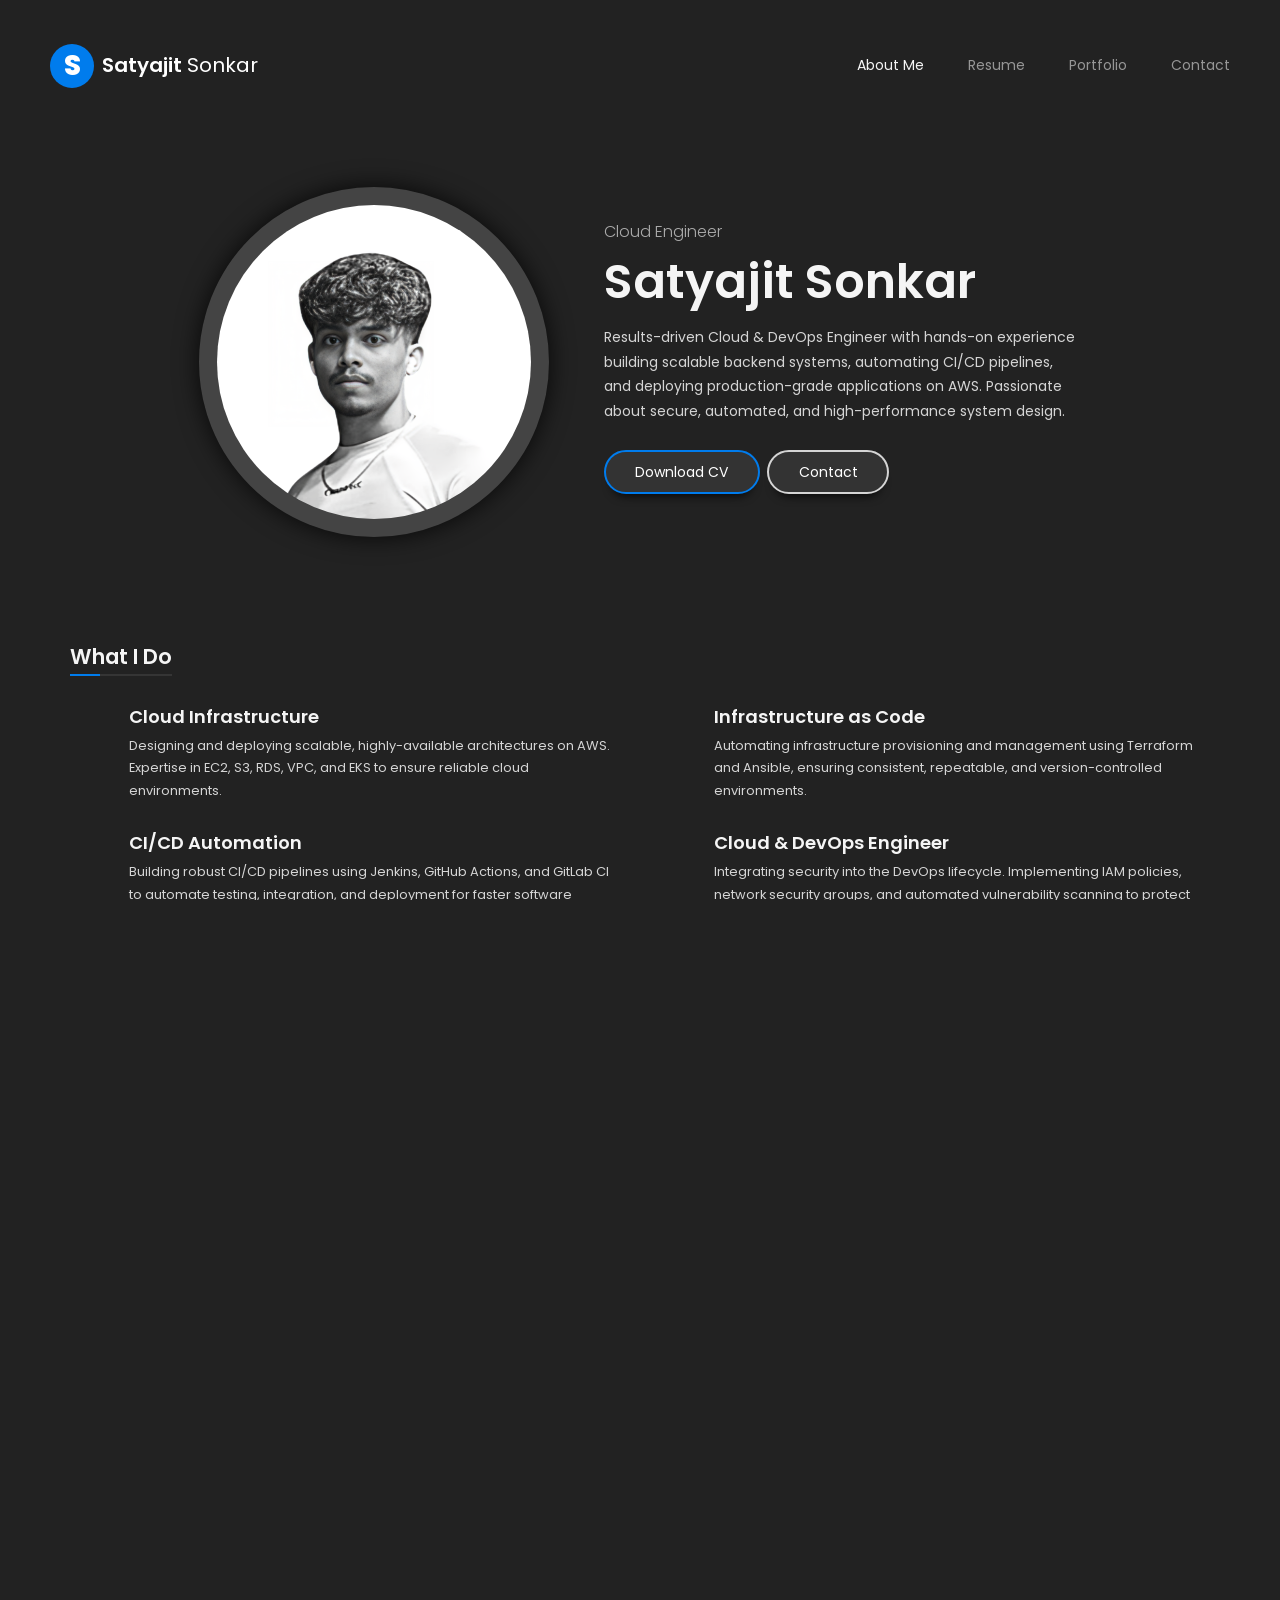
==== index.html @ a0afcd16 "feat: complete portfolio with total dark theme and backend integration" ====
<!DOCTYPE html>
<html lang="en">

<head>
  <meta charset="UTF-8">
  <meta http-equiv="X-UA-Compatible" content="IE=edge">
  <title>Satyajit Sonkar - Portfolio</title>
  <meta name="viewport" content="width=device-width, initial-scale=1.0, maximum-scale=1.0, user-scalable=no">
  <meta name="description" content="Satyajit Sonkar - Cloud & DevOps Engineer Portfolio">
  <meta name="author" content="Satyajit Sonkar">
  <link rel="shortcut icon" href="favicon.ico">

  <link rel="stylesheet" href="./template/css/normalize.css" type="text/css">
  <link rel="stylesheet" href="./template/css/bootstrap.min.css" type="text/css">
  <link rel="stylesheet" href="./template/css/owl.carousel.css" type="text/css">
  <link rel="stylesheet" href="./template/css/magnific-popup.css" type="text/css">
  <link rel="stylesheet" href="./template/css/main.css" type="text/css">

  <script src="./template/js/modernizr.custom.js"></script>
</head>

<body class="page">

  <div class="lm-animated-bg"></div>

  <!-- Loading animation -->
  <div class="preloader" style="display: none;">
    <div class="preloader-animation">
      <div class="preloader-spinner">
      </div>
    </div>
  </div>
  <!-- /Loading animation -->

  <!-- Scroll To Top Button -->
  <div class="lmpixels-scroll-to-top hidden-btn"><i class="lnr lnr-chevron-up"></i></div>
  <!-- /Scroll To Top Button -->

  <div class="page-scroll">
    <div id="page_container" class="page-container bg-move-effect animated transition-fade"
      data-animation="transition-fade">

      <!-- Header -->
      <header id="site_header" class="header">
        <div class="header-content clearfix">

          <!-- Text Logo -->
          <div class="text-logo">
            <a href="index.html">
              <div class="logo-symbol">S</div>
              <div class="logo-text">Satyajit <span>Sonkar</span></div>
            </a>
          </div>
          <!-- /Text Logo -->

          <!-- Navigation -->
          <div class="site-nav mobile-menu-hide">
            <ul class="leven-classic-menu site-main-menu">
              <li class="menu-item current-menu-item">
                <a href="index.html">About Me</a>
              </li>

              <li class="menu-item">
                <a href="resume.html">Resume</a>
              </li>

              <li class="menu-item">
                <a href="portfolio.html">Portfolio</a>
              </li>

              <li class="menu-item">
                <a href="contact.html">Contact</a>
              </li>
            </ul>
          </div>

          <!-- Mobile Menu Toggle -->
          <a class="menu-toggle mobile-visible">
            <i class="fa fa-bars"></i>
          </a>
          <!-- Mobile Menu Toggle -->
        </div>
      </header>
      <!-- /Header -->

      <div id="main" class="site-main">
        <div id="main-content" class="single-page-content">
          <div id="primary" class="content-area">
            <div id="content" class="page-content site-content single-post" role="main">
              <!-- Home Page Top Part -->
              <div class="row">
                <div class=" col-xs-12 col-sm-12">
                  <div class="home-content">
                    <div class="row flex-v-align">

                      <div class="col-sm-12 col-md-5 col-lg-5">
                        <div class="home-photo">
                          <div class="hp-inner"
                            style="background-image: url(&quot;./template/img/profile.png&quot;); background-position: calc(50% - 3.94225px) calc(50% + 2.33145px);">
                          </div>
                        </div>
                      </div>

                      <div class="col-sm-12 col-md-7 col-lg-7">
                        <div class="home-text hp-left">
                          <div class="owl-carousel text-rotation">
                            <div class="item">
                              <h4>Cloud Engineer</h4>
                            </div>
                            <div class="item">
                              <h4>Cloud & DevOps Engineer</h4>
                            </div>
                          </div>

                          <h1>Satyajit Sonkar</h1>
                          <p>Results-driven Cloud & DevOps Engineer with hands-on experience building scalable backend
                            systems, automating CI/CD pipelines, and deploying production-grade applications on AWS.
                            Passionate about secure, automated, and high-performance system design.</p>

                          <div class="home-buttons">
                            <a href="index.html#" target="_blank" class="btn btn-primary">Download CV</a>
                            <a href="contact.html" class="btn btn-secondary">Contact</a>
                          </div>






                        </div>
                      </div>
                    </div>
                  </div>
                </div>
              </div>
              <!-- Home Page Top Part -->

              <!-- Services -->
              <div class="row">
                <div class="col-xs-12 col-sm-12">
                  <div class="p-50"></div>

                  <div class="block-title">
                    <h2>What I Do</h2>
                  </div>
                </div>
              </div>

              <div class="row">
                <div class="col-xs-12 col-sm-6">
                  <div class="info-list-w-icon">
                    <div class="info-block-w-icon">
                      <div class="ci-icon">
                        <i class="fas fa-cloud"></i>
                      </div>

                      <div class="ci-text">
                        <h4>Cloud Infrastructure</h4>
                        <p>Designing and deploying scalable, highly-available architectures on AWS. Expertise in EC2,
                          S3, RDS, VPC, and EKS to ensure reliable cloud environments.</p>
                      </div>
                    </div>

                    <div class="info-block-w-icon">
                      <div class="ci-icon">
                        <i class="fas fa-code-branch"></i>
                      </div>

                      <div class="ci-text">
                        <h4>CI/CD Automation</h4>
                        <p>Building robust CI/CD pipelines using Jenkins, GitHub Actions, and GitLab CI to automate
                          testing, integration, and deployment for faster software delivery.</p>
                      </div>
                    </div>
                  </div>
                </div>

                <div class="col-xs-12 col-sm-6">
                  <div class="info-list-w-icon">

                    <div class="info-block-w-icon">
                      <div class="ci-icon">
                        <i class="fas fa-server"></i>
                      </div>

                      <div class="ci-text">
                        <h4>Infrastructure as Code</h4>
                        <p>Automating infrastructure provisioning and management using Terraform and Ansible, ensuring
                          consistent, repeatable, and version-controlled environments.</p>
                      </div>
                    </div>

                    <div class="info-block-w-icon">
                      <div class="ci-icon">
                        <i class="fas fa-shield-alt"></i>
                      </div>

                      <div class="ci-text">
                        <h4>Cloud & DevOps Engineer</h4>
                        <p>Integrating security into the DevOps lifecycle. Implementing IAM policies, network security
                          groups, and automated vulnerability scanning to protect cloud assets.</p>
                      </div>
                    </div>
                  </div>
                </div>
              </div>
              <!-- /Services -->

              <div class="row">
                <div class="col-xs-12 col-sm-12">
                  <div class="p-20"></div>

                  <!-- Testimonials -->
                  <div class="block-title">
                    <h2>Testimonials</h2>
                  </div>

                  <div id="testimonials_1" class="custom-testimonials owl-carousel" data-mobile-items="1"
                    data-tablet-items="2" data-items="2">

                    <!-- Testimonial 1 -->
                    <div class="testimonial-item">
                      <div class="testimonial-content">
                        <div class="testimonial-picture">
                          <img src="https://i.pravatar.cc/100?img=47" alt="Sarah Jenkins">
                        </div>
                        <div class="testimonial-text">
                          <p>"Satyajit is an exceptional Cloud &amp; DevOps Engineer. His expertise in automating
                            complex CI/CD pipelines and securing AWS environments was a game changer for our
                            delivery speed."</p>
                        </div>
                        <div class="testimonial-author-info">
                          <h5 class="testimonial-author">Sarah Jenkins</h5>
                          <p class="testimonial-firm">VP of Engineering, Global Tech</p>
                        </div>
                        <div class="testimonial-icon"><i class="fa fa-quote-left"></i></div>
                        <div class="testimonial-icon-big"><i class="fa fa-quote-right"></i></div>
                      </div>
                    </div>

                    <!-- Testimonial 2 -->
                    <div class="testimonial-item">
                      <div class="testimonial-content">
                        <div class="testimonial-picture">
                          <img src="https://i.pravatar.cc/100?img=12" alt="Michael Chen">
                        </div>
                        <div class="testimonial-text">
                          <p>"A highly skilled professional who perfectly bridges the gap between development and
                            operations. His security-first approach to infrastructure is top-notch."</p>
                        </div>
                        <div class="testimonial-author-info">
                          <h5 class="testimonial-author">Michael Chen</h5>
                          <p class="testimonial-firm">Senior Cloud Architect</p>
                        </div>
                        <div class="testimonial-icon"><i class="fa fa-quote-left"></i></div>
                        <div class="testimonial-icon-big"><i class="fa fa-quote-right"></i></div>
                      </div>
                    </div>

                    <!-- Testimonial 3 -->
                    <div class="testimonial-item">
                      <div class="testimonial-content">
                        <div class="testimonial-picture">
                          <img src="https://i.pravatar.cc/100?img=33" alt="Priya Sharma">
                        </div>
                        <div class="testimonial-text">
                          <p>"Satyajit's Terraform and Ansible skills helped us achieve fully automated
                            infrastructure provisioning. His attention to security and reliability is outstanding."</p>
                        </div>
                        <div class="testimonial-author-info">
                          <h5 class="testimonial-author">Priya Sharma</h5>
                          <p class="testimonial-firm">DevOps Lead, CloudNative Inc</p>
                        </div>
                        <div class="testimonial-icon"><i class="fa fa-quote-left"></i></div>
                        <div class="testimonial-icon-big"><i class="fa fa-quote-right"></i></div>
                      </div>
                    </div>

                    <!-- Testimonial 4 -->
                    <div class="testimonial-item">
                      <div class="testimonial-content">
                        <div class="testimonial-picture">
                          <img src="https://i.pravatar.cc/100?img=58" alt="Rahul Verma">
                        </div>
                        <div class="testimonial-text">
                          <p>"Working with Satyajit on our Kubernetes migration was a fantastic experience.
                            He delivered a robust, production-ready EKS setup ahead of schedule with zero downtime."</p>
                        </div>
                        <div class="testimonial-author-info">
                          <h5 class="testimonial-author">Rahul Verma</h5>
                          <p class="testimonial-firm">CTO, StartupStack</p>
                        </div>
                        <div class="testimonial-icon"><i class="fa fa-quote-left"></i></div>
                        <div class="testimonial-icon-big"><i class="fa fa-quote-right"></i></div>
                      </div>
                    </div>

                  </div>
                  <!-- /Testimonials -->

                  <script>
                    // Init testimonials carousel: 2 visible, nav arrows + dots + loop
                    (function waitForOwl() {
                      if (typeof jQuery === 'undefined' || typeof jQuery.fn.owlCarousel === 'undefined') {
                        return setTimeout(waitForOwl, 100);
                      }
                      var $tc = jQuery('#testimonials_1');
                      $tc.owlCarousel({
                        nav: false,
                        dots: true,
                        loop: true,
                        margin: 25,
                        items: 2,
                        responsive: {
                          0: { items: 1 },
                          480: { items: 1 },
                          768: { items: 2 },
                          1200: { items: 2 }
                        }
                      });
                    })();
                  </script>
                  <div class="p-40"></div>

                </div>
              </div>

              <!-- Fun Facts -->
              <div class="row">
                <div class="col-xs-12 col-sm-12">
                  <div class="block-title">
                    <h2>Fun Facts</h2>
                  </div>
                </div>
              </div>

              <div class="row">
                <div class="col-xs-12 col-sm-3">
                  <div class="lm-info-block gray-default">
                    <i class="linecons linecons-heart"></i>
                    <h4>Happy Clients</h4>
                    <span class="lm-info-block-value">-</span>
                    <span class="lm-info-block-text"></span>
                  </div>
                </div>

                <div class="col-xs-12 col-sm-3">
                  <div class="lm-info-block gray-default">
                    <i class="linecons linecons-clock"></i>
                    <h4>Working Hours</h4>
                    <span class="lm-info-block-value">-</span>
                    <span class="lm-info-block-text"></span>
                  </div>
                </div>

                <div class="col-xs-12 col-sm-3 ">
                  <div class="lm-info-block gray-default">
                    <i class="linecons linecons-star"></i>
                    <h4>Awards Won</h4>
                    <span class="lm-info-block-value">-</span>
                    <span class="lm-info-block-text"></span>
                  </div>
                </div>

                <div class="col-xs-12 col-sm-3 ">
                  <div class="lm-info-block gray-default">
                    <i class="linecons linecons-cup"></i>
                    <h4>Coffee Consumed</h4>
                    <span class="lm-info-block-value">-</span>
                    <span class="lm-info-block-text"></span>
                  </div>
                </div>
              </div>
              <!-- /Fun Facts -->

              <div class="p-40"></div>

              <!-- Pricing -->
              <div class="row">
                <div class=" col-xs-12 col-sm-12 ">
                  <div class="block-title">
                    <h2>Pricing</h2>
                  </div>
                </div>
                <div class="row">
                  <div class=" col-xs-12 col-sm-12 ">
                    <div class="p-40"></div>
                  </div>

                </div>
              </div>
            </div>
          </div>

          <!-- Footer -->
          <footer class="site-footer clearfix">
            <div class="footer-social">
              <ul class="footer-social-links">
                <li>
                  <a href="https://www.linkedin.com/in/satyajitsonkar" target="_blank">LinkedIn</a>
                </li>

                <li>
                  <a href="https://github.com/satyajitsonkar96-afk" target="_blank">GitHub</a>
                </li>

                <li>
                  <a href="index.html#" target="_blank">Instagram</a>
                </li>
              </ul>
            </div>

            <div class="footer-copyrights">
              <p>2026 All Rights Reserved @Satyajit</p>
            </div>
          </footer>
          <!-- /Footer -->

        </div>
      </div>

      <script src="./template/js/jquery-2.1.3.min.js"></script>
      <script src="./template/js/imagesloaded.pkgd.min.js"></script>
      <script src="./template/js/api.js"></script>
      <script src="./template/js/bootstrap.min.js"></script>
      <script src="./template/js/jquery.shuffle.min.js"></script>
      <script src="./template/js/masonry.pkgd.min.js"></script>
      <script src="./template/js/owl.carousel.min.js"></script>
      <script src="./template/js/jquery.magnific-popup.min.js"></script>

      <script src="./template/js/jquery.googlemap.js"></script>
      <script src="./template/js/validator.js"></script>
      <script src="./template/js/main.js"></script>


      <div id="page-ajax-loaded" class="page-portfolio-loaded animated fadeInLeft" style="display: none">
        <div class="preloader-portfolio">
          <div class="preloader-animation">
            <div class="preloader-spinner"></div>
          </div>
        </div>
      </div>
      <div id="give-freely-root-ejkiikneibegknkgimmihdpcbcedgmpo" class="give-freely-root"
        data-extension-id="ejkiikneibegknkgimmihdpcbcedgmpo" data-extension-name="Volume Booster"
        style="display: block;">
        <template shadowrootmode="open">
          <style>
            :host {
              all: initial;
            }

            .gf-scroll-remove::-webkit-scrollbar {
              border-radius-bottom-right: 15px;
            }

            button {
              cursor: pointer;
              transition: transform 0.1s ease;
            }

            button:active {
              transform: scale(0.98);
            }

            .give-freely-close-button:hover {
              opacity: 0.7;
            }

            input[type="radio"] {
              margin-right: 8px;
            }

            hr {
              border: none;
              border-top: 1px solid #e5e5e5;
              margin: 1em 0;
            }

            @media (max-width: 600px),
            (max-height: 480px) {
              #give-freely-checkout-popup {
                display: none !important;
              }
            }
          </style>
          <div>
            <div class="gf-app"></div>
          </div>
        </template>
      </div><veepn-lock-screen><template shadowrootmode="open">
          <style>
            html {
              box-sizing: border-box;
              text-size-adjust: 100%;
              word-break: normal;
              tab-size: 4
            }

            *,
            :before,
            :after {
              background-repeat: no-repeat;
              box-sizing: border-box
            }

            :before,
            :after {
              text-decoration: inherit;
              vertical-align: inherit
            }

            * {
              padding: 0;
              margin: 0
            }

            hr {
              overflow: visible;
              height: 0;
              color: inherit;
              border: 0;
              border-top: 1px solid
            }

            details,
            main {
              display: block
            }

            summary {
              display: list-item
            }

            small {
              font-size: 80%
            }

            [hidden] {
              display: none !important
            }

            abbr[title] {
              border-bottom: none;
              text-decoration: underline;
              text-decoration: underline dotted
            }

            a {
              background-color: transparent
            }

            a:active,
            a:hover {
              outline-width: 0
            }

            code,
            kbd,
            pre,
            samp {
              font-family: monospace
            }

            pre {
              font-size: 1em
            }

            b,
            strong {
              font-weight: bolder
            }

            sub,
            sup {
              font-size: 75%;
              line-height: 0;
              position: relative;
              vertical-align: baseline
            }

            sub {
              bottom: -.25em
            }

            sup {
              top: -.5em
            }

            table {
              border-color: inherit;
              text-indent: 0
            }

            iframe {
              border-style: none
            }

            input {
              border-radius: 0
            }

            [type=number]::-webkit-inner-spin-button,
            [type=number]::-webkit-outer-spin-button {
              height: auto
            }

            [type=search] {
              appearance: textfield;
              outline-offset: -2px
            }

            [type=search]::-webkit-search-decoration {
              appearance: none
            }

            textarea {
              overflow: auto;
              resize: vertical
            }

            button,
            input,
            optgroup,
            select,
            textarea {
              font: inherit;
              color: inherit
            }

            optgroup {
              font-weight: 700
            }

            button {
              overflow: visible
            }

            button,
            select {
              text-transform: none
            }

            button,
            [type=button],
            [type=reset],
            [type=submit],
            [role=button] {
              cursor: pointer
            }

            button::-moz-focus-inner,
            [type=button]::-moz-focus-inner,
            [type=reset]::-moz-focus-inner,
            [type=submit]::-moz-focus-inner {
              border-style: none;
              padding: 0
            }

            button,
            html [type=button],
            [type=reset],
            [type=submit] {
              appearance: auto
            }

            button,
            input,
            select,
            textarea {
              background-color: transparent;
              border-style: none
            }

            button:-moz-focusring,
            [type=button]::-moz-focus-inner,
            [type=reset]::-moz-focus-inner,
            [type=submit]::-moz-focus-inner {
              outline: 1px dotted ButtonText
            }

            select {
              appearance: none
            }

            a:focus,
            button:focus,
            input:focus,
            select:focus,
            textarea:focus {
              outline-width: 0
            }

            select::-ms-expand {
              display: none
            }

            select::-ms-value {
              color: currentcolor
            }

            legend {
              border: 0;
              color: inherit;
              display: table;
              white-space: normal;
              max-width: 100%
            }

            ::-webkit-file-upload-button {
              appearance: auto;
              color: inherit;
              font: inherit
            }

            [disabled] {
              cursor: default
            }

            img {
              border-style: none
            }

            progress {
              vertical-align: baseline
            }

            [aria-busy=true] {
              cursor: progress
            }

            [aria-controls] {
              cursor: pointer
            }

            [aria-disabled=true] {
              cursor: default
            }

            ul,
            ol {
              list-style-type: none
            }

            figure {
              margin: 0
            }

            @keyframes slide-in {
              0% {
                opacity: 0;
                transform: translateY(16px)
              }

              to {
                opacity: 1;
                transform: translateY(0)
              }
            }

            .gradient-blue {
              background: radial-gradient(106.41% 128.47% at 50.15% 128.47%, #23abff, #3066ff)
            }

            .gradient-green {
              background: radial-gradient(92.26% 118.88% at 50.15% .13%, #00c3c3, #00aab3)
            }

            .gradient-purple {
              background: radial-gradient(165.12% 115.56% at 50.15% .13%, #a15aff, #00a0eb)
            }

            .bg-blue {
              background-color: #f2f5ff
            }

            .bg-purple {
              background-color: #f7f0ff
            }

            .bg-green {
              background-color: #ebffed
            }

            .lock-screen {
              font-family: FigtreeVF, sans-serif;
              letter-spacing: normal;
              position: fixed;
              z-index: 2147483638;
              right: 24px;
              bottom: 24px;
              width: 327px;
              border-radius: 24px;
              overflow: hidden;
              box-shadow: 0 24px 32px #00000014;
              animation: slide-in .3s ease-in-out forwards
            }

            .lock-screen__content {
              position: relative;
              padding: 24px 24px 64px
            }

            .lock-screen__close {
              position: absolute;
              top: 16px;
              right: 16px;
              width: 24px;
              height: 24px;
              display: flex;
              align-items: center;
              justify-content: center;
              opacity: .5
            }

            .lock-screen__label {
              height: 26px;
              width: fit-content;
              border-radius: 50px;
              background-color: #fff3;
              padding-inline: 16px;
              display: flex;
              align-items: center;
              justify-content: center;
              gap: 8px;
              color: #fff;
              font-size: 12px;
              line-height: 18px;
              margin: -8px auto 16px
            }

            .lock-screen__title {
              color: #fff;
              text-align: center;
              font-size: 20px;
              line-height: 28px;
              font-weight: 600;
              margin-bottom: 8px
            }

            .lock-screen__description {
              color: #f5f6f7;
              text-align: center;
              font-size: 14px;
              line-height: 20px
            }

            .lock-screen__description b {
              font-weight: 600
            }

            .lock-screen__card {
              position: relative;
              z-index: 1;
              margin-top: -44px;
              background-color: #fff;
              border-radius: 24px;
              padding: 32px 20px 20px
            }

            .lock-screen__inner {
              margin-bottom: 24px
            }

            .lock-screen__submit {
              display: flex;
              align-items: center;
              justify-content: center;
              gap: 10px;
              font-weight: 700;
              font-size: 16px;
              height: 40px;
              width: 100%;
              border-radius: 12px;
              padding-inline: 16px;
              background-color: #f70;
              color: #fff;
              margin-bottom: 16px
            }

            .lock-screen__skip {
              display: flex;
              align-items: center;
              justify-content: center;
              font-size: 14px;
              line-height: 20px;
              color: #82829c;
              margin-inline: auto
            }

            .price-card {
              border: 1px solid #f2f2fc;
              background: linear-gradient(254.14deg, #fafbff .04%, #f5f8ff 100.04%);
              border-radius: 24px;
              padding: 24px 28px
            }

            .price-card__label {
              color: #4a5764;
              text-align: center;
              font-size: 14px;
              line-height: 20px;
              text-transform: uppercase;
              margin-bottom: 16px
            }

            .price-card__price {
              display: flex;
              justify-content: center;
              align-items: flex-start;
              column-gap: 2px;
              margin-bottom: 12px
            }

            .price-card__currency {
              color: #515478;
              font-size: 18px;
              line-height: 28px
            }

            .price-card__number {
              color: #14142a;
              text-align: center;
              font-size: 64px;
              line-height: 54px
            }

            .price-card__wrap {
              display: flex;
              flex-direction: column
            }

            .price-card__decimal {
              color: #515478;
              font-size: 18px;
              line-height: 28px;
              font-weight: 600
            }

            .price-card__period {
              color: #515478;
              font-size: 14px;
              line-height: 20px;
              margin-top: -6px
            }

            .price-card__discount {
              position: relative;
              display: flex;
              align-items: center;
              justify-content: center;
              margin-bottom: 12px
            }

            .price-card__discount-divider {
              position: absolute;
              z-index: 0;
              top: 50%;
              left: 0;
              width: 100%;
              height: 1px;
              background-color: #dbe2f9;
              transform: translateY(-50%)
            }

            .price-card__discount-icon {
              position: absolute;
              z-index: 1;
              top: 50%;
              left: 50%;
              transform: translate(-50%, -50%)
            }

            .price-card__discount-text {
              position: relative;
              z-index: 2;
              color: #fff;
              font-size: 12px;
              font-weight: 600;
              line-height: 18px
            }

            .price-card__features {
              display: flex;
              align-items: center;
              justify-content: center;
              column-gap: 16px
            }

            .price-card__feature {
              color: #222e3a;
              font-size: 14px;
              line-height: 20px;
              display: flex;
              align-items: center;
              gap: 6px
            }

            .price-card__feature:before {
              content: "";
              display: block;
              width: 4px;
              height: 4px;
              background-color: #20df9e;
              border-radius: 50%;
              flex-shrink: 0
            }

            .features-list {
              display: grid;
              grid-template-columns: repeat(3, 1fr);
              gap: 12px
            }

            .features-list__item {
              display: flex;
              flex-direction: column;
              align-items: center;
              gap: 6px
            }

            .features-list__icon {
              width: 52px;
              height: 52px;
              border-radius: 12px;
              display: flex;
              align-items: center;
              justify-content: center
            }

            .features-list__text {
              color: #293a53;
              text-align: center;
              font-size: 16px;
              line-height: 24px;
              letter-spacing: -.1px
            }
          </style>
        </template>
      </veepn-lock-screen>
      <script>
        document.addEventListener('DOMContentLoaded', function () {
          const localFeedbacks = JSON.parse(localStorage.getItem('local_feedbacks') || '[]');
          const stage = document.querySelector('.testimonials .owl-stage');
          if (!stage) return;

          // Get hardcoded items
          const hardcodedItems = Array.from(stage.querySelectorAll('.owl-item'));
          const finalItems = [];

          // Add local feedbacks (newest first)
</body>

</html>
---- template/css/main.css ----
/*
* Template Name: Leven - Resume / CV / vCard Template
* Author: lmpixels
* Author URL: http://themeforest.net/user/lmpixels
* Version: 1.2.0
*/

/* =============================================================================

1. General styles (Buttons, Inputs, Typography)
2. Page loadig animation
3. Page container
4. Site header (Panel with logo & navigation)
5. Site content
6. Pages
7. Sliders (testimonials & portfolio carousels)
8. Portfolio Full info page
9. Single Page Layout (Blog Post page ...)
10. Pricing
11. Blog
12. 404 Page
13. Media Queries
14. Additional Home Page Styles
15. Updates

============================================================================= */

/* Google fonts */
@import url('https://fonts.googleapis.com/css?family=Poppins:200,200i,300,300i,400,400i,500,500i,600,600i,700,700i');

/* Linear Icons Font */
@import url('./fonts/linear-icons-font/style.css');

/* FontAwesome Free Icons Font */
@import url('./fonts/fontawesome-free-5.12.1-web/css/all.min.css');

@import url('./fonts/linecons/style.css');

/* ============================================================================= 
1. General styles
============================================================================= */

html {
  position: relative;
  height: 100%;
  min-height: 100%;
  width: 100%;
  overflow: hidden;
}

body {
  position: initial;
  font-family: 'Poppins', Helvetica, sans-serif;
  font-size: 14px;
  font-weight: 400;
  margin: 0;
  width: 100%;
  height: 100%;
  min-height: 100%;
  background-color: #222; /* Dark background */
  background-position: center center;
  background-size: calc(100% + 25px);
  background-repeat: repeat;
  background-attachment: fixed;
  overflow-y: auto;
  overflow-x: hidden;
}

/* Body Animated Background */
.lm-animated-bg {
  position: absolute;
  width: auto;
  height: auto;
  top: -18px;
  left: -18px;
  right: -18px;
  bottom: -18px;
  background-color: #222; /* Flat dark background */
  background-image: none;
  z-index: -1;
}
/* /Body Animated Background */

.page-scroll {
  width: 100%;
  height: auto;
  min-height: 100%;
   vertical-align: middle;
  -ms-flex-pack: center;
  justify-content: center;
  flex-direction: column;
  display: -webkit-box;
  display: -moz-box;
  display: -ms-flexbox;
  display: -webkit-flex;
  display: flex;
  -webkit-box-direction: normal;
  -moz-box-direction: normal;
  -webkit-box-orient: horizontal;
  -moz-box-orient: horizontal;
  -webkit-flex-direction: row;
  -ms-flex-direction: row;
  flex-direction: row;
  -webkit-flex-wrap: wrap;
  -ms-flex-wrap: wrap;
  flex-wrap: wrap;
  -webkit-align-content: stretch;
  -ms-flex-line-pack: stretch;
  align-content: stretch;
  -webkit-box-align: center;
  -moz-box-align: center;
  -webkit-align-items: center;
  align-items: center;
  -ms-flex-align: center;
  -webkit-backface-visibility: hidden;
  -moz-backface-visibility: hidden;
  backface-visibility: hidden;
}

.add-prespective {
  -webkit-perspective: 1200px;
  -moz-perspective: 1200px;
  perspective: 1200px;
}

body.ajax-page-visible {
  overflow: hidden;
}

.transition {
  -webkit-transition: all .2s;
  -moz-transition: all .2s;
  -o-transition: all .2s;
  -ms-transition: all .2s;
  transition: all .2s;
}

a {
  color: #007ced;
  text-decoration: none;
  outline: none;
  -webkit-transition: all .3s ease-in-out;
  -moz-transition: all .3s ease-in-out;
  -o-transition: all .3s ease-in-out;
  -ms-transition: all .3s ease-in-out;
  transition: all .3s ease-in-out;
}

a:hover {
  color: #FF9800;
  text-decoration: none;
  outline: none;
}

a:focus {
  outline: 0;
  text-decoration: none;
}

h1, h2, h3, h4, h5, h6 {
  font-family: 'Poppins', Helvetica, sans-serif;
  font-weight: 600;
  font-style: normal;
  color: #f5f5f5;
}

h1 {
  font-size: 32px;
}

h2 {
  font-size: 27px;
}

h3 {
  font-size: 21px;
}

h4 {
  font-size: 18px;
}

h5 {
  font-size: 16px;
}

h6 {
  font-size: 14px;
}

body, p {
  font-family: 'Poppins', Helvetica, sans-serif;
  font-size: 14px;
  font-weight: 400;
  font-style: normal;
  line-height: 1.75em;
  color: #d5d5d5;
}

p {
  font-size: 14px;
  color: #d5d5d5;
  margin: 0 0 10px;
}

p.lead {
  font-size: 18px;
  margin: 25px 0;
}

ol, ul {
    padding: 0 0 0 40px;
    margin: 1em 0;
}

ol ol, ol ul, ul ol, ul ul {
  margin: 1em 0;
}

dd {
    margin: 0 0 24px;
}

img {
  vertical-align: bottom;
  max-width: 100%;
  height: auto;
  border: 0;
  -ms-interpolation-mode: bicubic;
}

.mobile-visible {
  display: none;
  visibility: hidden;
}

.mobile-hidden {
  display: block;
  visibility: visible;
}

/* Form controls */
.form-group {
  position: relative;
  margin: 0 0 21.5px;
}
.form-control,
.form-control:focus {
  height: 42px;
}

.form-control,
.form-control:focus,
.has-error .form-control,
.has-error .form-control:focus,
input[type="search"],
input[type="password"],
input[type="text"] {
  position: relative;
  border: 2px solid #555;
  border-radius: 5px;
  display: block;
  font-size: 1em;
  margin: 0;
  padding: 10px 25px 10px 12px;
  width: 100%;
  min-width: 100%;
  background: 0 0;
  text-align: left;
  color: #eee;
  -webkit-box-shadow: none;
  -moz-box-shadow: none;
  box-shadow: none;
  outline: none;
  font-family: 'Poppins', Helvetica, sans-serif;
}

.form-control,
.form-control:focus,
.has-error .form-control,
.has-error .form-control:focus,
input[type="search"],
input[type="password"],
input[type="text"],
.header-search input.form-control {
  -webkit-transform: translateZ(0);
  -moz-transform: translateZ(0);
  transform: translateZ(0);
}

textarea.form-control, textarea.form-control:focus {
  height: auto;
}

.form-control + .form-control-border {
  content: "";
  position: absolute;
  z-index: -1;
  left: 0;
  right: 100%;
  bottom: 0;
  border-radius: 5px;
  top: 0;
  opacity: 0;
  background: transparent !important;
  border:2px solid #007ced;
  border-right-width: 0;
  height: 100%;
  -webkit-transition: all 0.3s ease-in-out;
  -moz-transition: all 0.3s ease-in-out;
  -o-transition: all 0.3s ease-in-out;
  -ms-transition: all 0.3s ease-in-out;
  transition: all 0.3s ease-in-out;
}

.form-control:focus + .form-control-border {
  left: 0;
  right: 0;
  height:100%;
  z-index: 1;
  opacity: 1;
  border-right-width: 2px;
}

.has-error .form-control + .form-control-border {
  border-color: #ff4c4c;
  background-color: transparent;
}

/* Placeholders */
.form-control::-moz-placeholder {
  color: #adadac;
}

.form-control:-ms-input-placeholder {
  color: #adadac;
}

.form-control::-webkit-input-placeholder {
  color: #adadac;
}
/* /Placeholders */

.form-group .help-block {
  position: absolute;
  display: inline-block;
  padding: 0px 5px;
  font-size: 0.93em;
  line-height: 1.75em;
  margin: -2px 0 0 10px;
  color: #fff;
  background: #ff4e4e;
  z-index: 1;
}

.form-group .help-block:after {
  content: " ";
  position: absolute;
  left: 5px;
  bottom: 100%;
  width: 0;
  height: 0;
  border-bottom: 10px solid #ff4e4e;
  border-right: 10px solid transparent;
}
.form-group .help-block:empty {
  display: none;
}

.form-group-with-icon i {
  position: absolute;
  font-size: 16px;
  top: 13px;
  right: 13px;
  color: #d3d3d3;
}

.form-group-with-icon.form-group-focus i {
  color: #007ced;
}

.form-group.form-group-w-checkbox {
  padding-top: 0;
  padding-bottom: 8px;
  margin-bottom: 17px;
}

.form-group-with-icon.form-group-w-checkbox {
  padding-top: 8px;
  padding-left: 52px;
  margin-bottom: 25px;
}

.form-group .form-control-checkbox + label,
.form-group.form-group-focus .form-control-checkbox + label {
  position: relative;
  display: inline;
  left: 0;
  top: 0;
  font-size: 1em;
  opacity: 1;
}

.form-group .form-control-checkbox,
.form-group.form-group-focus .form-control-checkbox {
  display: inline-block;
  width: auto;
  height: auto;
  top: 2px;
}

.form-group.form-group-w-checkbox .help-block {
  top: 100%;
  left: 0;
  margin-left: 0;
}

.form-group.form-group-with-icon.form-group-w-checkbox .help-block {
  left: 52px;
}
/* /Form controls */

.no-padding {
  padding: 0;
}

.subpage-block {
  margin-bottom: 30px;
}

.text-rotation {
  display: block;
}

.center {
  text-align: center;
}

figure {
  max-width: 100%;
}

.hidden {
  display: none;
  visibility: hidden;
}

pre {
  display: block;
  padding: 9.5px;
  margin: 0 0 10px;
  line-height: 1.42857143;
  color: #333;
  word-break: break-all;
  word-wrap: break-word;
  background-color: #f5f5f5;
  border: 1px solid #ccc;
  border-radius: 4px;
}

/* buttons */
.btn-primary,
.btn-secondary,
button,
input[type="button"],
input[type="submit"],
.wp-block-button .wp-block-button__link {
  display: inline-block;
  position: relative;
  padding: .8em 2.1em;
  margin-bottom: .75em;
  margin-right: .25em;
  font-size: 1em;
  line-height: 1.2;
  border: 0;
  outline: 0;
  border: 2px solid #007ced;
  color: #fff;
  text-shadow: none;
  background-color: #333;
  border-radius: 30px;
  font-family: 'Poppins', Helvetica, sans-serif;
  -webkit-transition: all 0.3s ease-in-out;
  -moz-transition: all 0.3s ease-in-out;
  -o-transition: all 0.3s ease-in-out;
  -ms-transition: all 0.3s ease-in-out;
  transition: all 0.3s ease-in-out;
  box-shadow: 0px 10px 10px -8px rgba(0,0,0,.78);
}

.btn-primary:last-child,
.btn-secondary:last-child,
button:last-child,
input[type="button"]:last-child,
input[type="submit"]:last-child,
.wp-block-button .wp-block-button__link:last-child {
  margin-right: 0;
}

.btn-primary:hover,
.btn-primary:focus,
button:hover,
button:focus,
input[type="button"]:hover,
input[type="button"]:focus,
input[type="submit"]:hover,
input[type="submit"]:focus {
  background-color: #007ced;
  color: #fff;
  border: 2px solid #007ced;
}

.btn-secondary {
  border-color: #d5d5d5;
  color: #fff;
  background-color: #333;
  box-shadow: 0px 10px 10px -8px rgba(0,0,0,.78);
}

.btn-secondary:hover,
.btn-secondary:focus {
  color: #333;
  border-color: #d5d5d5;
  background-color: #d5d5d5;
}

.mfp-container button {
  box-shadow: none;
}
/* / buttons */

.border-top {
  border-top: 2px solid #007ced;
}

.border-bottom {
  border-bottom: 2px solid #007ced;
}

/* Footer */
body > footer {
  position: fixed;
  bottom: 0;
  left: 0;
  right: 0;
}

/* copyrights block */
body > footer .copyrights {
  display: block;
  margin-bottom: 12px;
  text-align: center;
  font-size: 12px;
  color: #9e9e9e;
}
/* / copyrights block */
/* / Footer */

/* Alignment */

.alignleft {
  float: left;
  margin-right: 20px;
}

.alignright {
  float: right;
  margin-left: 20px;
}

.aligncenter {
  display: block;
  margin-left: auto;
  margin-right: auto;
}

.alignfull {
  margin-left: -120px;
  margin-right: -120px;
  min-width: calc(100% + 240px);
}

.alignwide {
  margin-left: -60px;
  margin-right: -60px;
  min-width: calc(100% + 120px);
}

.wp-block-image .alignleft {
  margin-right: 30px;
}

.wp-block-image .alignright {
  margin-left: 30px;
}

blockquote.alignleft,
figure.wp-caption.alignleft,
img.alignleft {
  margin: 7px 24px 7px 0;
}

.wp-caption.alignleft {
  margin: 7px 14px 7px 0;
}

.wp-block-cover,
.wp-block-cover-image {
  margin-bottom: 20px;
}

blockquote.alignright,
figure.wp-caption.alignright,
img.alignright {
  margin: 7px 0 7px 24px;
}

.wp-caption.alignright {
  margin: 7px 0 7px 14px;
}

blockquote.aligncenter,
img.aligncenter,
.wp-caption.aligncenter {
  margin-top: 7px;
  margin-bottom: 7px;
}

.site-content blockquote.alignleft,
.site-content blockquote.alignright {
  border-top: 1px solid rgba(0, 0, 0, 0.1);
  border-bottom: 1px solid rgba(0, 0, 0, 0.1);
  padding-top: 17px;
  width: 50%;
}

.site-content blockquote.alignleft p,
.site-content blockquote.alignright p {
  margin-bottom: 17px;
}
/* Assistive text */

/* table */
table,
th,
td {
  border: 1px solid rgba(0, 0, 0, 0.1);
}

table {
  border-collapse: separate;
  border-spacing: 0;
  border-width: 1px 0 0 1px;
  margin-bottom: 24px;
  width: 100%;
}

caption,
th,
td {
  font-weight: normal;
  text-align: left;
}

th {
  border-width: 0 1px 1px 0;
  font-weight: bold;
  padding: .5em;
}

td {
  border-width: 0 1px 1px 0;
  padding: .5em;
}
/* /table */

/* White Spaces */
.p-10 {
  padding-top: 10px;
}

.p-20 {
  padding-top: 20px;
}

.p-30 {
  padding-top: 30px;
}

.p-40 {
  padding-top: 40px;
}

.p-50 {
  padding-top: 50px;
}

.p-60 {
  padding-top: 60px;
}

.p-70 {
  padding-top: 70px;
}

.p-80 {
  padding-top: 80px;
}

.p-90 {
  padding-top: 90px;
}

.p-100 {
  padding-top: 100px;
}
/* /White Spaces */


/* ============================================================================= 
2. Page loadig animation
============================================================================= */
.no-js .preloader,
.no-js .preloader-portfolio { 
  display: none;
}
.preloader,
.preloader-portfolio {
  position: fixed;
  left: 0px;
  top: 0px;
  width: 100%;
  height: 100%;
  z-index: 9999;
  background-color: #222;
}

.preloader-animation {
  position: absolute;
  top: 50%;
  left: 50%;
  text-align: center;
  background-color: inherit;
  color: inherit;
  opacity: 1;
  transition: opacity 0.3s;
  transform: translate3d(-50%,-50%,0);
}

.preloader-spinner {
  width: 52px;
  height: 52px;
  margin: 100px auto;
  background-color: #007ced;

  border-radius: 100%;  
  -webkit-animation: sk-scaleout 1.0s infinite ease-in-out;
  animation: sk-scaleout 1.0s infinite ease-in-out;
}

@-webkit-keyframes sk-scaleout {
  0% { -webkit-transform: scale(0) }
  100% {
    -webkit-transform: scale(1.1);
    opacity: 0;
  }
}

@keyframes sk-scaleout {
  0% { 
    -webkit-transform: scale(0);
    transform: scale(0);
  } 100% {
    -webkit-transform: scale(1.1);
    transform: scale(1.1);
    opacity: 0;
  }
}


/* ============================================================================= 
3. Page container
============================================================================= */
.page-container {
  display: flex;
  flex-flow: column;
  position: relative;
  -webkit-box-flex: 0;
  -ms-flex: 0 0 100%;
  flex: 0 0 100%;
  max-width: 1240px;
  margin: 3% auto;
  padding: 40px 70px 60px;
  background-color: #222;
  overflow: hidden; /* For rounded corner clipping */
  -webkit-box-shadow: 0px 0px 40px -10px rgba(0,0,0,.2);
  -moz-box-shadow: 0px 0px 40px -10px rgba(0,0,0,.2);
  box-shadow: 0px 0px 40px -10px rgba(0,0,0,.2);
  border-radius: 40px;
  -webkit-backface-visibility: hidden;
  -moz-backface-visibility: hidden;
  backface-visibility: hidden;
}

.transform3d {
  -webkit-transform: translate3d(0,0,0);
  -moz-transform: translate3d(0,0,0);
  transform: translate3d(0,0,0);
}

.flex-v-align {
  vertical-align: middle;
  width: 100%;
  min-height: 100%;
  align-items: center;
  display: flex;
  display: -ms-flexbox;
  -ms-flex-pack: center;
  justify-content: center;
  flex-direction: column;
  height: 100%;
  display: -webkit-box;
  display: -moz-box;
  display: -ms-flexbox;
  display: -webkit-flex;
  display: flex;
  -webkit-box-direction: normal;
  -moz-box-direction: normal;
  -webkit-box-orient: horizontal;
  -moz-box-orient: horizontal;
  -webkit-flex-direction: row;
  -ms-flex-direction: row;
  flex-direction: row;
  -webkit-flex-wrap: wrap;
  -ms-flex-wrap: wrap;
  flex-wrap: wrap;
  -webkit-box-pack: center;
  -moz-box-pack: center;
  -webkit-justify-content: center;
  -ms-flex-pack: center;
  justify-content: center;
  -webkit-align-content: stretch;
  -ms-flex-line-pack: stretch;
  align-content: stretch;
  -webkit-box-align: center;
  -moz-box-align: center;
  -webkit-align-items: center;
  -ms-flex-align: center;
  align-items: center;
  text-align: center;
  margin: 0;
}

.flex-direction-reverse {
  flex-direction: row-reverse;
}

.fw-section-fluid {
  width: calc( 100% + 140px );
  margin: 0 -70px;
  padding: 0 45px;
}

@media only screen and (max-width: 991px) {
  .fw-section-fluid {
    width: calc( 100% + 80px );
    margin: 0 -40px;
    padding: 0 25px;
  }
}

.animated {
  -webkit-animation-duration: 1s;
  animation-duration: 1s;
  -webkit-animation-fill-mode: both;
  animation-fill-mode: both;
}

@keyframes fadeInLeft {
  from {
    opacity: 0;
    -webkit-transform: translate3d(-100%, 0, 0);
    transform: translate3d(-100%, 0, 0);
  }

  to {
    opacity: 1;
    -webkit-transform: none;
    transform: none;
  }
}

.fadeInLeft {
  -webkit-animation-name: fadeInLeft;
  animation-name: fadeInLeft;
}

@-webkit-keyframes fadeOutLeft {
  from {
    opacity: 1;
  }

  to {
    opacity: 0;
    -webkit-transform: translate3d(-100%, 0, 0);
    transform: translate3d(-100%, 0, 0);
  }
}

@keyframes fadeOutLeft {
  from {
    opacity: 1;
  }

  to {
    opacity: 0;
    -webkit-transform: translate3d(-100%, 0, 0);
    transform: translate3d(-100%, 0, 0);
  }
}

.fadeOutLeft {
  -webkit-animation-name: fadeOutLeft;
  animation-name: fadeOutLeft;
}

@-webkit-keyframes flipInLeft {
  from { -webkit-transform: translateZ(-1000px) rotateY(-90deg); opacity: 0.2; }
}
@keyframes flipInLeft {
  from { -webkit-transform: translateZ(-1000px) rotateY(-90deg); transform: translateZ(-1000px) rotateY(-90deg); opacity: 0.2; }
}

.transition-flip-in-right {
  -webkit-transform-origin: 50% 50%;
  transform-origin: 50% 50%;
  -webkit-animation: flipInLeft .5s both ease-out;
  animation: flipInLeft .5s both ease-out;
}

.transition-swap {
  -webkit-animation-name: swap;
  animation-name: swap; }

@-webkit-keyframes swap {
  0% {
    opacity: 0;
    -webkit-transform-origin: 0 100%;
    transform-origin: 0 100%;
    -webkit-transform: scale(0, 0) translate(0px, 0px);
    transform: scale(0, 0) translate(0px, 0px); }
  100% {
    opacity: 1;
    -webkit-transform-origin: 100% 100%;
    transform-origin: 100% 100%;
    -webkit-transform: scale(1, 1) translate(0px, 0px);
    transform: scale(1, 1) translate(0px, 0px);
  }
}

@keyframes swap {
  0% {
    opacity: 0;
    -webkit-transform-origin: 0 100%;
    transform-origin: 0 100%;
    -webkit-transform: scale(0, 0) translate(0px, 0px);
    transform: scale(0, 0) translate(0px, 0px); }
  100% {
    opacity: 1;
    -webkit-transform-origin: 100% 100%;
    transform-origin: 100% 100%;
    -webkit-transform: scale(1, 1) translate(0px, 0px);
    transform: scale(1, 1) translate(0px, 0px);
  }
}


.transition-vanish-in {
  -webkit-animation-name: vanishIn;
          animation-name: vanishIn; }

@-webkit-keyframes vanishIn {
  0% {
    opacity: 0;
    -webkit-transform-origin: 50% 50%;
            transform-origin: 50% 50%;
    -webkit-transform: scale(2, 2);
            transform: scale(2, 2);
    -webkit-filter: blur(90px);
            filter: blur(90px); }
  100% {
    opacity: 1;
    -webkit-transform-origin: 50% 50%;
            transform-origin: 50% 50%;
    -webkit-transform: scale(1, 1);
            transform: scale(1, 1);
    -webkit-filter: blur(0px);
            filter: blur(0px);
  }
}

@keyframes vanishIn {
  0% {
    opacity: 0;
    -webkit-transform-origin: 50% 50%;
            transform-origin: 50% 50%;
    -webkit-transform: scale(2, 2);
            transform: scale(2, 2);
    -webkit-filter: blur(90px);
            filter: blur(90px); }
  100% {
    opacity: 1;
    -webkit-transform-origin: 50% 50%;
            transform-origin: 50% 50%;
    -webkit-transform: scale(1, 1);
            transform: scale(1, 1);
    -webkit-filter: blur(0px);
            filter: blur(0px);
  }
}


.transition-puff-in {
  -webkit-animation-name: puffIn;
          animation-name: puffIn;
}

@-webkit-keyframes puffIn {
  0% {
    opacity: 0;
    -webkit-transform-origin: 50% 50%;
            transform-origin: 50% 50%;
    -webkit-transform: scale(2, 2);
            transform: scale(2, 2);
    -webkit-filter: blur(2px);
            filter: blur(2px);
  }
  100% {
    opacity: 1;
    -webkit-transform-origin: 50% 50%;
            transform-origin: 50% 50%;
    -webkit-transform: scale(1, 1);
            transform: scale(1, 1);
    -webkit-filter: blur(0px);
            filter: blur(0px);
  }
}

@keyframes puffIn {
  0% {
    opacity: 0;
    -webkit-transform-origin: 50% 50%;
            transform-origin: 50% 50%;
    -webkit-transform: scale(2, 2);
            transform: scale(2, 2);
    -webkit-filter: blur(2px);
            filter: blur(2px); }
  100% {
    opacity: 1;
    -webkit-transform-origin: 50% 50%;
            transform-origin: 50% 50%;
    -webkit-transform: scale(1, 1);
            transform: scale(1, 1);
    -webkit-filter: blur(0px);
            filter: blur(0px);
  }
}

.transition-space-in-right {
  -webkit-animation-name: spaceInRight;
  animation-name: spaceInRight;
}

@-webkit-keyframes spaceInRight {
  0% {
    opacity: 0;
    -webkit-transform-origin: 100% 50%;
    transform-origin: 100% 50%;
    -webkit-transform: scale(0.2) translate(200%, 0%);
    transform: scale(0.2) translate(200%, 0%);
  }
  100% {
    opacity: 1;
    -webkit-transform-origin: 100% 50%;
    transform-origin: 100% 50%;
    -webkit-transform: scale(1) translate(0%, 0%);
    transform: scale(1) translate(0%, 0%);
  }
}

@keyframes spaceInRight {
  0% {
    opacity: 0;
    -webkit-transform-origin: 100% 50%;
    transform-origin: 100% 50%;
    -webkit-transform: scale(0.2) translate(200%, 0%);
    transform: scale(0.2) translate(200%, 0%);
  }
  100% {
    opacity: 1;
    -webkit-transform-origin: 100% 50%;
    transform-origin: 100% 50%;
    -webkit-transform: scale(1) translate(0%, 0%);
    transform: scale(1) translate(0%, 0%);
  }
}

.transition-twister-in-up {
  -webkit-animation-name: twisterInUp;
  animation-name: twisterInUp;
}

@-webkit-keyframes twisterInUp {
  0% {
    opacity: 0;
    -webkit-transform-origin: 100% 0;
    transform-origin: 100% 0;
    -webkit-transform: scale(0, 0) rotate(360deg) translateY(100%);
    transform: scale(0, 0) rotate(360deg) translateY(100%);
  }
  30% {
    -webkit-transform-origin: 100% 0;
    transform-origin: 100% 0;
    -webkit-transform: scale(0, 0) rotate(360deg) translateY(100%);
    transform: scale(0, 0) rotate(360deg) translateY(100%);
  }
  100% {
    opacity: 1;
    -webkit-transform-origin: 0 0;
    transform-origin: 0 0;
    -webkit-transform: scale(1, 1) rotate(0deg) translateY(0);
    transform: scale(1, 1) rotate(0deg) translateY(0);
  }
}

@keyframes twisterInUp {
  0% {
    opacity: 0;
    -webkit-transform-origin: 100% 0;
    transform-origin: 100% 0;
    -webkit-transform: scale(0, 0) rotate(360deg) translateY(100%);
    transform: scale(0, 0) rotate(360deg) translateY(100%);
  }
  30% {
    -webkit-transform-origin: 100% 0;
    transform-origin: 100% 0;
    -webkit-transform: scale(0, 0) rotate(360deg) translateY(100%);
    transform: scale(0, 0) rotate(360deg) translateY(100%);
  }
  100% {
    opacity: 1;
    -webkit-transform-origin: 0 0;
    transform-origin: 0 0;
    -webkit-transform: scale(1, 1) rotate(0deg) translateY(0);
    transform: scale(1, 1) rotate(0deg) translateY(0);
  }
}


/* ============================================================================= 
4. Site header (Panel with logo & navigation)
============================================================================= */
.header {
  display: block;
  width: 100%;
  padding-bottom: 40px;
  position: relative;
}

@media only screen and (min-width: 991px) {
  .header {
    width: calc(100% + 40px);
    margin-left: -20px;
  }
}

.header.fixed {
  position: fixed;
  left: 0;
  top: 0;
  background-color: #fff;
  right: 0;
  margin: 0 auto;
  max-width: 1240px;
  padding: 20px 50px;
}

.text-logo {
  float: left;
}

.text-logo a {
  display: block;
  outline: 0;
}

.text-logo a:focus {
  outline: 0;
}

.logo-symbol {
  float: left;
  width: 44px;
  height: 44px;
  line-height: 44px;
  background-color: #007ced;
  border-radius: 100px;
  text-align: center;
  color: #fff;
  font-size: 28px;
  font-weight: 800;
  margin-right: 8px;
  margin-top: 4px;
}

.logo-text {
  float: left;
  line-height: 50px;
  font-size: 20px;
  color: #fff;
  font-weight: 600;
}

.logo-text span {
  font-weight: 400;
}

.header-image {
  float: left;
  margin-right: 10px;
}

.site-nav {
  float: right;
}

.site-main-menu {
  position: relative;
  list-style: none;
  margin: 0;
  padding: 0;
  z-index: 99;
}

.site-main-menu li {
  display: inline-block;
  position: relative;
  color: #333;
  text-decoration: none;
  margin-right: 40px;
}

.site-main-menu li:last-child {
  margin-right: 0;
}

.site-main-menu li a {
  color: #f5f5f5;
  text-decoration: none;
  line-height: 50px;
  font-size: 14px;
  opacity: .55;
}

.site-main-menu li.current-menu-item > a,
.site-main-menu li.current-menu-parent > a,
.site-main-menu li:hover > a {
  opacity: 1;
}

@media only screen and (min-width: 992px) {
    .site-main-menu li:hover > .sub-menu {
      visibility: visible;
      opacity: 1;
      top: 100%;
    }

    .site-main-menu .sub-menu {
      display: block;
      position: absolute;
      background-color: #333;
      left: -23px;
      top: 100px;
      width: auto;
      max-width: none;
      margin: 0;
      padding: 20px 23px;
      border-radius: 8px;
      -webkit-box-shadow: 0px 0px 20px 0px rgba(0,0,0,.1);
      -moz-box-shadow: 0px 0px 20px 0px rgba(0,0,0,.1);
      box-shadow: 0px 0px 20px 0px rgba(0,0,0,.1);
      opacity: 0;
      visibility: hidden;
      -moz-transition: all 0.25s ease-in-out;
      -webkit-transition: all 0.25s ease-in-out;
      transition: all 0.25s ease-in-out;
    }

    .site-main-menu li:last-child > .sub-menu {
      left: auto;
      right: 0;
    }

    .sub-menu li {
      display: block;
      margin: 0 0 12px;
      padding: 0;
    }

    .sub-menu li:last-child {
      margin-bottom: 0;
    }

    .sub-menu li a {
      display: block;
      opacity: .5;
      line-height: 1.6em;
      width: max-content;
    }

    .sub-menu li.current-menu-item a,
    .sub-menu li a:hover {
      opacity: 1;
    }

    .site-main-menu .menu-item-has-children > a:after {
      content: "\f107";
      display: inline-block;
      font-family: "Font Awesome 5 Free";
      font-style: normal;
      font-weight: 700;
      text-rendering: auto;
      -moz-osx-font-smoothing: grayscale;
      -webkit-font-smoothing: antialiased;
      margin-left: 5px;
      opacity: .3;
      background-color: transparent;
    }
}

/* ============================================================================= 
5. Site content
============================================================================= */
.page-title {
  display: block;
  position: relative;
  background-color: #252525;
  border-top: 2px solid #333;
  border-bottom: 2px solid #333;
  padding: 65px 70px;
  margin-right: -70px;
  margin-left: -70px;
  margin-bottom: 65px;
  text-align: left;
}

.list-view .page-title {
  margin-bottom: 35px;
}

.page-title h1 {
  font-size: 44px;
  font-weight: 600;
  margin: 0;
}

.page-title .page-subtitle {
  display: inline-block;
  position: absolute;
  top: 0;
  right: 70px;
}

.page-title .page-subtitle h4 {
  color: #aaa;
  font-weight: 400;
  font-size: 14px;
  margin: 1.33em 0;
}

.page-layout {
  position: relative;
  min-height: 100%;
  height: 100%;
}
/* Page header */
.page-header {
  margin-top: 0;
}
/* /Page Header */

.content-page-with-sidebar .page-content {
  width: 100%;
}

.blog-sidebar {
  position: fixed;
  display: block;
  width: 310px;
  right: -310px;
  background-color: #fcfcfc;
  padding: 0;
  top: 0;
  height: 100%;
  float: none;
  z-index: 101;
  opacity: 1;
  visibility: visible;
  -webkit-box-shadow: none;
  -moz-box-shadow: none;
  box-shadow: none;
  -webkit-transition: all 0.66s ease-in-out;
  -moz-transition: all 0.66s ease-in-out;
  -o-transition: all 0.66s ease-in-out;
  -ms-transition: all 0.66s ease-in-out;
  transition: all 0.66s ease-in-out;
}

.hidden-sidebar {
  opacity: 0;
  visibility: hidden;
}

.blog-sidebar .blog-sidebar-content {
  overflow: auto;
  height: 100%;
  padding: 15px;
  opacity: 0;
  visibility: hidden;
  -webkit-transition: all 0.66s ease-in-out;
  -moz-transition: all 0.66s ease-in-out;
  -o-transition: all 0.66s ease-in-out;
  -ms-transition: all 0.66s ease-in-out;
  transition: all 0.66s ease-in-out;
}

.blog-sidebar.open .blog-sidebar-content {
  opacity: 1;
  visibility: visible;
}

.blog-sidebar.open {
  right: 0;
  -webkit-box-shadow: 0 0px 20px 5px rgba(0,0,0,0.08);
  -moz-box-shadow: 0 0px 20px 5px rgba(0,0,0,0.08);
  box-shadow: 0 0px 20px 5px rgba(0,0,0,0.08);
}

.sidebar-toggle {
  position: absolute;
  display: block;
  width: 48px;
  height: 48px;
  line-height: 46px;
  text-align: center;
  background-color: #fcfcfc;
  left: -48px;
  font-size: 19px;
  top: 83px;
  border: 2px solid #eee;
  border-right-width: 0;
  border-top-left-radius: 10px;
  border-bottom-left-radius: 10px;
}

.sidebar-toggle {
  -webkit-transform: rotate(0deg);
  -moz-transform: rotate(0deg);
  -o-transform: rotate(0deg);
  transform: rotate(0deg);
  -webkit-transition: .5s ease-in-out;
  -moz-transition: .5s ease-in-out;
  -o-transition: .5s ease-in-out;
  transition: .5s ease-in-out;
  cursor: pointer;
}

.sidebar-toggle span {
  display: block;
  position: absolute;
  height: 3px;
  width: 40%;
  background: #666;
  border-radius: 5px;
  opacity: 1;
  left: 17px;
  -webkit-transform: rotate(0deg);
  -moz-transform: rotate(0deg);
  -o-transform: rotate(0deg);
  transform: rotate(0deg);
  -webkit-transition: .25s ease-in-out;
  -moz-transition: .25s ease-in-out;
  -o-transition: .25s ease-in-out;
  transition: .25s ease-in-out;
}

.sidebar-toggle span:before {
  content: '';
  width: 3px;
  height: 3px;
  background-color: #666;
  position: absolute;
  left: -4px;
  border-radius: 5px;
}

.sidebar-toggle.open span:before {
  left: -2px;
}

.sidebar-toggle span:nth-child(1) {
  top: 14px;
  -webkit-transform-origin: left center;
  -moz-transform-origin: left center;
  -o-transform-origin: left center;
  transform-origin: left center;
}

.sidebar-toggle span:nth-child(2) {
  top: 20px;
  -webkit-transform-origin: left center;
  -moz-transform-origin: left center;
  -o-transform-origin: left center;
  transform-origin: left center;
}

.sidebar-toggle span:nth-child(3) {
  top: 26px;
  -webkit-transform-origin: left center;
  -moz-transform-origin: left center;
  -o-transform-origin: left center;
  transform-origin: left center;
}

.sidebar-toggle.open span:nth-child(1) {
  -webkit-transform: rotate(45deg);
  -moz-transform: rotate(45deg);
  -o-transform: rotate(45deg);
  transform: rotate(45deg);
  top: 15px;
}

.sidebar-toggle.open span:nth-child(2) {
  width: 0%;
  opacity: 0;
}

.sidebar-toggle.open span:nth-child(3) {
  -webkit-transform: rotate(-45deg);
  -moz-transform: rotate(-45deg);
  -o-transform: rotate(-45deg);
  transform: rotate(-45deg);
  top: 26px;
}

.list-view .paging-navigation {
  margin-left: 30px;
  margin-right: 30px;
  padding-left: 0;
  padding-right: 0;
}


/* custom-pages */
.block-title h2,
h3.comment-reply-title {
  display: inline-block;
  position: relative;
  font-size: 21px;
  margin: 0 0 30px;
  z-index: 1;
  padding-bottom: 7px;
}

.block-title h2:after,
h3.comment-reply-title:after {
  display: block;
  position: absolute;
  content: '';
  width: 30px;
  background-color: #007ced;
  height: 2px;
  bottom: 0;
}

.block-title h2:before,
h3.comment-reply-title:before {
  display: block;
  position: absolute;
  content: '';
  width: 100%;
  background-color: #353535;
  height: 2px;
  bottom: 0;
}

.block-title h3 span {
  color: #007ced;
}

.custom-page-content .block {
  margin-bottom: 30px;
}

.custom-page-content .page-content {
  background-color: #fff;
}

.lmpixels-scroll-to-top {
  position: fixed;
  bottom: 10px;
  right: 15px;
  z-index: 100;
  display: inline-block;
  padding: 0;
  background-color: #333;
  height: 50px;
  width: 50px;
  text-align: center;
  line-height: 50px;
  font-size: 24px;
  cursor: pointer;
  border: 1px solid #222;
  color: #aaa;
  opacity: 1;
  border-radius: 8px;
  visibility: visible;
  -webkit-transition: all 0.2s ease-in-out;
  -moz-transition: all 0.2s ease-in-out;
  -o-transition: all 0.2s ease-in-out;
  -ms-transition: all 0.2s ease-in-out;
  transition: all 0.2s ease-in-out;
  -webkit-box-shadow: 0 0 12px 0 rgba(0,0,0,.12);
  -moz-box-shadow: 0 0 12px 0 rgba(0,0,0,.12);
  box-shadow: 0 0 12px 0 rgba(0,0,0,.12);
}

.lmpixels-scroll-to-top:hover {
  color: #0099e5;
}

.lmpixels-scroll-to-top.hidden-btn {
  opacity: 0;
  visibility: hidden;
}


/* ============================================================================= 
6. Home Page Top Part
============================================================================= */
/* =======================================
6.1. Home Page Top Part 1
======================================= */
.home-content {
    margin: 5% 10%;
}

.home-text {
    text-align: left;
    padding-right: 10px;
}

.home-text.hp-left {
    padding-left: 25px;
    padding-right: 0;
}

.home-text h1 {
    font-size: 48px;
    line-height: 56px;
    margin-top: 0;
    margin-bottom: 20px;
}

.home-text h4 {
    font-size: 16px;
    color: #aaa;
    font-weight: 300;
    margin-bottom: 10px;
}

.home-photo {
    display: block;
    position: relative;
    width: 100%;
    padding-bottom: calc(100% - 36px);
    border-radius: 1000px;
    overflow: hidden;
    background-color: #444;
    border: 18px solid #444;
    -webkit-box-shadow: 0px 0px 25px 0px rgba(0,0,0,.8);
    -moz-box-shadow: 0px 0px 25px 0px rgba(0,0,0,.8);
    box-shadow: 0px 0px 25px 0px rgba(0,0,0,.8);
}

.home-photo .hp-inner {
    background-position: center;
    background-repeat: no-repeat;
    background-size: cover;
    height: auto;
    display: block;
    position: absolute;
    top: -18px;
    bottom: -18px;
    width: auto;
    left: -18px;
    right: -18px;
}

.home-buttons {
    margin-top: 27px;
}

@media only screen and (max-width: 1100px) {
    .home-content {
        margin: 5% 0;
    }
}

@media only screen and (max-width: 767px) {
    .home-photo {
        width: 60%;
        padding-bottom: calc(60% - 36px);
        margin: 30px auto;
    }

    .home-text {
        padding-right: 0;
    }

    .home-text.hp-left {
        padding-left: 0;
    }

    .home-text h1,
    .home-text h4 {
        text-align: center;
    }

    .home-buttons {
        text-align: center;
    }
}

@media only screen and (max-width: 648px) {
    .home-photo,
    .home-photo.hp-left {
        width: 70%;
        padding-bottom: calc(70% - 36px);
    }
}

@media only screen and (max-width: 500px) {
    .home-photo,
    .home-photo.hp-left {
        width: 90%;
        padding-bottom: calc(90% - 36px);
    }

    .home-text h1 {
        font-size: 36px;
        line-height: 42px;
    }

    .home-text h4 {
        font-size: 14px;
    }
}



/* ============================================================================= 
6. Pages
============================================================================= */
/* =======================================
6.1. Home
======================================= */
.info-list {
  display: inline-block;
  margin: 0;
  padding: 0;
  list-style: none;
}

.info-list li {
  margin: 6px 0;
  text-align: left;
}

.info-list li .title {
  display: inline-block;
  font-weight: 600;
  margin-right: 15px;
  font-family: Poppins, Helvetica, sans-serif;
}

.info-list li .title:after {
    content: '';
    display: block;
    width: 100%;
    height: 2px;
    background-color: #007ced;
}

.info-list li .value {
  display: inline-block;
}

/* Social links */
.social-links-block {
  margin: 25px 0 5px;
}

ul.social-links {
  display: block;
  list-style: none;
  margin: 0;
  padding: 0;
  text-align: left;
}

ul.social-links li {
  display: inline-block;
  margin: 0;
  padding: 0;
}

ul.social-links li a {
  display: inline-block;
  margin: 0 1px 5px;
  width: 34px;
  height: 34px;
  line-height: 34px;
  color: #9e9e9e;
  background-color: transparent;
  border: 1px solid #e0e0e0;
  text-align: center;
  vertical-align: middle;
}

ul.social-links li a:hover {
  color: #212121;
}

ul.social-links li a i {
  font-size: 16px;
  line-height: 32px;
}

ul.social-links li a img {
  vertical-align: text-bottom;
  line-height: 100%;
}

ul.social-links li:last-child a {
  margin-right: 0;
}
/* /Social links */

.single-page-content.start-page-template .content-area {
  position: initial;
}

@media all and (-ms-high-contrast: none), (-ms-high-contrast: active) {
  .start-page .section-inner.vcentered .mask {
    height: 100vh;
  }
}



/* =======================================
6.2. Resume subpage
======================================= */
/* Info List 2 */
.info-block-w-icon {
  position: relative;
  text-align: left;
  width: 100%;
  display: table;
  margin: 0;
  padding: 0 10px 30px 0;
}

.info-block-w-icon .ci-icon {
  position: relative;
  display: table-cell;
  padding: 0 10px 5px 0;
  width: 44px;
}

.info-block-w-icon .ci-text {
  position: relative;
  display: table-cell;
  padding: 0 0 0 15px;
  vertical-align: middle;
}

.info-block-w-icon .ci-text h4 {
  margin: 7px 0;
}

.info-block-w-icon .ci-text p {
  font-size: .92em;
}

.info-block-w-icon .ci-text p:last-child {
  margin-bottom: 0;
}

.info-block-w-icon i {
  position: relative;
  display: table-cell;
  font-size: 33px;
  color: #007ced;
}

.info-block-w-icon img {
  position: relative;
  max-width: 54px;
}
/* /Info List 2 */

/* Timeline */
.timeline-item {
  position: relative;
  padding: 25px 0 20px 40px;
}

.timeline-item:before {
  content: '';
  position: absolute;
  display: block;
  height: 100%;
  background-color: #333;
  width: 1px;
  left: 15px;
  bottom: 5px;
}

.timeline-item:after {
  content: '';
  position: absolute;
  display: block;
  height: 1px;
  background-color: #333;
  width: calc(100% - 15px);
  left: 15px;
  bottom: 3px;
}

.timeline-item:first-child {
  padding-top: 3px;
}

.timeline-item:last-child:after {
  display: none;
}

.timeline-item:last-child {
  margin-bottom: 30px;
}

.timeline-item h5.item-period {
  display: inline-block;
  position: relative;
  font-size: 12px;
  font-weight: 500;
  margin: 0 0 5px -40px;
  color: #d5d5d5;
  background-color: #222;
  padding: 0 10px;
  line-height: 23px;
  border: 2px solid #007ced;
  border-radius: 30px;
}

.timeline-item .item-company {
  display: inline-block;
  font-size: 12px;
  color: #aaa;
  opacity: 0.7;
  margin-left: 5px;
}

.timeline-item .item-title {
  font-size: 16px;
  margin: 10px 0 7px;
}

.timeline-item p {
  font-size: .92em;
}
/* /Timeline */

/* Certificates */
.certificate-item {
  position: relative;
  display: table;
  table-layout: fixed;
  width: 100%;
  border: 2px solid #444;
  border-radius: 8px;
  margin-bottom: 20px;
  -webkit-transition: all 2s ease-in-out;
  -moz-transition: all .2s ease-in-out;
  -o-transition: all .2s ease-in-out;
  -ms-transition: all .2s ease-in-out;
  transition: all .2s ease-in-out;
}

.certificate-item:hover {
  -webkit-transform: translateY(-5px);
  -ms-transform: translateY(-5px);
  -o-transform: translateY(-5px);
  transform: translateY(-5px);
  -webkit-box-shadow: 0 12px 17px rgba(0, 0, 0, 0.12);
  -moz-box-shadow: 0 12px 17px rgba(0, 0, 0, 0.12);
  -o-box-shadow: 0 12px 17px rgba(0, 0, 0, 0.12);
  box-shadow: 0 12px 17px rgba(0, 0, 0, 0.12);
}

.certi-logo {
  display: table-cell;
  width: 120px;
  height: 100%;
  background-color: #444;
  padding: 25px;
  vertical-align: middle;
  border-top-left-radius: 6px;
  border-bottom-left-radius: 6px;
}

.certi-logo img {
  display: block;
  max-width: 100%;
}

.certi-content {
  display: table-cell;
  width: 100%;
  padding: 20px 25px;
  vertical-align: middle;
}

.certi-title h4 {
  font-size: 16px;
  margin: 0 0 5px;
}

.certi-id {
  font-size: .9em;
  color: #777;
}

.certi-date {
  font-size: 0.7em;
  color: #777;
  opacity: .7;
}
/* /Certificates */

/* Skills First Style */
.skills-info.skills-first-style {
  margin-bottom: 30px;
}

.skills-info.skills-first-style h4 { 
  font-size: 13px;
  line-height: 1.1em;
  position: relative; 
  float: left;
  margin: 0 0 4px;
}

.skills-first-style .skill-container {
  position: relative;
  background-color: transparent;
  border: 2px solid #444;
  -moz-border-radius: 8px;
  -webkit-border-radius: 8px;
  border-radius: 8px;
  -webkit-box-sizing: border-box;
  -moz-box-sizing: border-box;
  box-sizing: border-box;
  height: 12px;
  margin-bottom: 15px;
  width: 100%;
}

.skills-first-style .skill-value {
    font-size: 11px;
    line-height: 1.1em;
    position: relative;
    float: right;
    margin: 0 0 4px;
    color: #888;
}

.skills-first-style .skill-percentage {
  background-color: #007ced;
  border: 2px solid #222;
  -moz-border-radius: 9px;
  -webkit-border-radius: 9px;
  border-radius: 9px;
  height: 8px;
  padding: 0;
}


/* =======================================
6.3. Services
======================================= */
/* Services */
.service-block {
  text-align: center;
  padding: 0;
  margin-bottom: 30px;
}

.service-block img {
  max-width: 100px;
  max-height: 74px;
  margin: 0 0 18px;
}

.service-icon {
  display: block;
  font-size: 48px;
  line-height: 80px;
  color: #fff;
  background-color: #007ced;
  width: 80px;
  height: 80px;
  border-radius: 100px;
  margin: 5px auto 0;
  -webkit-transition: all 0.3s ease-in-out;
  -moz-transition: all 0.3s ease-in-out;
  -o-transition: all 0.3s ease-in-out;
  -ms-transition: all 0.3s ease-in-out;
  transition: all 0.3s ease-in-out;
}

.service-icon:hover {
  -webkit-transform: translateY(-7px);
  -ms-transform: translateY(-7px);
  -o-transform: translateY(-7px);
  transform: translateY(-7px);
  -webkit-box-shadow: 0 7px 12px rgba(0, 0, 0, 0.15);
  -moz-box-shadow: 0 7px 12px rgba(0, 0, 0, 0.15);
  -o-box-shadow: 0 7px 12px rgba(0, 0, 0, 0.15);
  box-shadow: 0 7px 12px rgba(0, 0, 0, 0.15);
}
/* /Services */

/* Testimonials */
/* Testimonials Slider */
.testimonial-item {
  padding: 30px;
  margin-bottom: 10px;
}

.testimonial-content {
  position: relative;
  padding: 30px 20px 20px 60px;
  background-color: #282828;
  border-radius: 8px;
  border: 2px solid #444;
  -webkit-transition: all .25s ease-in-out;
  -moz-transition: all .25s ease-in-out;
  -o-transition: all .25s ease-in-out;
  -ms-transition: all .25s ease-in-out;
  transition: all .25s ease-in-out;
}

.testimonial-picture {
  position: absolute;
  display: block;
  top: -30px;
  left: -30px;
  width: 80px;
  height: 80px;
}

.testimonial-picture img {
  display: inline-block;
  border-radius: 80px;
  border-color: #444;
}

.testimonial-text p {
  font-style: italic;
}

.testimonial-author-info {
  margin-top: 15px;
}

.testimonial-author {
  margin: 0 0 2px;
  font-size: 0.9em;
  color: #e5e5e5;
}

.testimonial-firm {
  margin: 0;
  font-size: 0.8em;
  color: #bbb;
}

.testimonial-icon {
  display: block;
  line-height: 20px;
  font-size: 20px;
  position: absolute;
  left: 20px;
  bottom: 46px;
  color: #454545;
}

.testimonial-icon-big {
  display: block;
  line-height: 44px;
  font-size: 44px;
  position: absolute;
  right: -24px;
  bottom: -24px;
  color: #353535;
  z-index: -1;
}
/* /Testimonials Slider */

/* /Testimonials */

/* Clients */
.client-block {
  text-align: center;
  padding: 5px 0;
  margin-bottom: 30px;
  opacity: 0.7;
  -webkit-transition: all 0.2s ease-in-out;
  -moz-transition: all 0.2s ease-in-out;
  -o-transition: all 0.2s ease-in-out;
  -ms-transition: all 0.2s ease-in-out;
  transition: all 0.2s ease-in-out;
}

.client-block:hover {
  opacity: 1;
}

.client-block img {
  max-width: 80px;
  margin: 0 auto;
}
/* /Clients */

/* Clients Slider */
.clients.owl-carousel .client-block {
  padding: 10px 15px 15px;
  margin-bottom: 15px;
}

.clients.owl-carousel .owl-item img {
  display: block;
  width: 100%;
  max-width: 100px;
}
.clients.owl-carousel .owl-dots,
.custom-testimonials.owl-carousel .owl-dots,
.testimonials.owl-carousel .owl-dots {
    position: relative;
    width: 100%;
    text-align: center;
    margin-top: 30px;
    display: block !important;
}

.clients.owl-carousel .owl-dot,
.custom-testimonials.owl-carousel .owl-dot,
.testimonials.owl-carousel .owl-dot {
    display: inline-block;
    margin: 5px 2px;
    cursor: pointer;
    outline: none !important;
}

.clients.owl-carousel .owl-dot span,
.custom-testimonials.owl-carousel .owl-dot span,
.testimonials.owl-carousel .owl-dot span {
    display: block;
    height: 4px;
    background-color: #444;
    border-radius: 2px;
    margin: 3px;
    width: 12px;
    -webkit-transition: all .3s ease-in-out;
    transition: all .3s ease-in-out;
}

.clients.owl-carousel .owl-dot.active span,
.clients.owl-carousel .owl-dot:hover span,
.custom-testimonials.owl-carousel .owl-dot.active span,
.custom-testimonials.owl-carousel .owl-dot:hover span,
.testimonials.owl-carousel .owl-dot.active span,
.testimonials.owl-carousel .owl-dot:hover span {
    background-color: #007ced;
}

.clients.owl-carousel .owl-dot.active span,
.custom-testimonials.owl-carousel .owl-dot.active span,
.testimonials.owl-carousel .owl-dot.active span {
    width: 24px;
}
/* /Clients Slider */

/* Info Block */
.lm-info-block {
  position: relative;
  text-align: center;
  width: 100%;
  display: block;
  margin: 0 0 15px;
  background-color: #333;
  padding: 25px 10px 15px;
  border: 2px solid #444;
  border-radius: 10px;
  -webkit-box-shadow: none;
  -moz-box-shadow: none;
  box-shadow: none;
  overflow: hidden;
  -webkit-transition: all 0.2s ease-in-out;
  -moz-transition: all 0.2s ease-in-out;
  -o-transition: all 0.2s ease-in-out;
  -ms-transition: all 0.2s ease-in-out;
  transition: all 0.2s ease-in-out;
}

.lm-info-block:hover {
  -webkit-transform: translateY(-5px);
  -ms-transform: translateY(-5px);
  -o-transform: translateY(-5px);
  transform: translateY(-5px);
  -webkit-box-shadow: 0 12px 17px rgba(0, 0, 0, 0.12);
  -moz-box-shadow: 0 12px 17px rgba(0, 0, 0, 0.12);
  -o-box-shadow: 0 12px 17px rgba(0, 0, 0, 0.12);
  box-shadow: 0 12px 17px rgba(0, 0, 0, 0.12);
}

.lm-info-block.gray-bg {
  background-color: #fcfcfc;
}

.lm-info-block h4 {
  font-size: 16px;
  margin: 15px;
}

.lm-info-block i {
  position: relative;
  font-size: 33px;
  color: #007ced;
  margin-bottom: 6px;
  width: 33px;
  height: 33px;
}

.lm-info-block .lm-info-block {
  font-size: 24px;
  font-weight: 400;
  display: block;
  margin: 10px 0;
  color: #007ced;
}

.lm-info-block-value {
  color: #d5d5d5;
  font-size: 48px;
  line-height: 52px;
  display: block;
  margin: 15px 0 10px;
}

.lm-info-block-text {
  display: block;
}
/* /Info Block */






/* =======================================
6.4. Portfolio
======================================= */
.portfolio-filters {
  list-style: none;
  padding: 0;
  margin: 0 0 2em;
  text-align: right;
}
.portfolio-filters li {
  display: inline-block;
}

.portfolio-filters li a,
.portfolio-filters li a:hover,
.portfolio-filters li a:not([href]) {
  color: #f5f5f5;
  font-size: 12px;
  line-height: 1.5;
  padding: 3px 14px;
  text-decoration: none;
  opacity: .5;
  cursor: pointer;
}

.portfolio-filters li.active a,
.portfolio-filters li.active a:hover,
.portfolio-filters li a:hover {
  opacity: 1;
}

.pf-load-more {
    margin-top: 40px;
}

.portfolio-grid {
  margin-left: -8px;
  margin-right: -8px;
}

.portfolio-grid figure {
  width: 33.33333%;
  float: left;
  position: relative;
  overflow: hidden;
  margin: 8px;
  border-radius: 12px;
}

.portfolio-grid img {
  position: relative;
  display: block;
  width: 100%;
}

.portfolio-grid.one-column figure {
  width: 100%;
}

.portfolio-grid.two-columns figure {
  width: calc(50% - 16px);
}

.portfolio-grid.three-columns figure {
  width: calc(33.33333% - 16px);
}

.portfolio-grid.four-columns figure {
  width: calc(25% - 16px);
}

.portfolio-grid.five-columns figure {
  width: calc(20% - 16px);
}

.portfolio-grid img {
  position: relative;
  display: block;
  width: 100%;
}

.portfolio-grid figure a,
.portfolio-rid figure img {
  display: block;
  position: relative;
}

.portfolio-grid figure img {
  -webkit-transition: all 0.3s ease-in-out;
  -moz-transition: all 0.3s ease-in-out;
  -o-transition: all 0.3s ease-in-out;
  -ms-transition: all 0.3s ease-in-out;
  transition: all 0.3s ease-in-out;
}

.portfolio-grid figure:hover img {
  transform: scale(1.2);
}

.portfolio-grid figure a {
  position: absolute;
  top: 0;
  bottom: 0;
  right: 0;
  left: 0;
  z-index: 3;
}

.portfolio-item-img {
  position: relative;
  overflow: hidden;
  -webkit-backface-visibility: hidden;
  -moz-backface-visibility: hidden;
  -webkit-transform: translate3d(0, 0, 0);
  -moz-transform: translate3d(0, 0, 0);
  border-radius: 8px;
}

.portfolio-grid figure .portfolio-item-img:after {
  content: '';
  position: absolute;
  background-color: rgba(0,0,0,.06);
  top: 0;
  right: 0;
  bottom: 0;
  left: 0;
  opacity: 0;
  -webkit-transition: all 0.3s ease-in-out;
  -moz-transition: all 0.3s ease-in-out;
  -o-transition: all 0.3s ease-in-out;
  -ms-transition: all 0.3s ease-in-out;
  transition: all 0.3s ease-in-out;
}

.portfolio-grid figure:hover .portfolio-item-img:after {
  opacity: 1;
}

.portfolio-item-desc {
  margin-top: 12px;
}

.portfolio-item-desc h4 {
  margin-bottom: 0;
}

.portfolio-item-desc small {
  color: #888;
}

.portfolio-grid figure i {
  display: inline-block;
  position: absolute;
  bottom: 20px;
  right: 20px;
  font-size: 16px;
  width: 30px;
  height: 30px;
  background-color: #222;
  color: #007ced;
  text-align: center;
  line-height: 30px;
  border-radius: 5px;
  opacity: 0;
  -webkit-transition: all 0.3s ease-in-out;
  -moz-transition: all 0.3s ease-in-out;
  -o-transition: all 0.3s ease-in-out;
  -ms-transition: all 0.3s ease-in-out;
  transition: all 0.3s ease-in-out;
}

.portfolio-grid.five-columns figure i {
  bottom: 10px;
  right: 10px;
}

.portfolio-grid figure .name {
  display: inline-block;
  padding: 4px 10px;
  margin: 0;
  background-color: #222;
  color: #f5f5f5;
  font-size: 14px;
  line-height: 1.2;
  top: 20px;
  left: 20px;
  max-width: calc(100% - 67px);
  border-radius: 5px;
  position: absolute;
}

.portfolio-grid.five-columns figure .name {
  font-size: 13px;
  top: 10px;
  left: 10px;
}

.portfolio-grid figure .category {
  display: inline-block;
  padding: 3px 7px;
  background-color: #222;
  color: #f5f5f5;
  font-size: 11px;
  line-height: 1.2em;
  bottom: 20px;
  left: 20px;
  position: absolute;
  border-radius: 5px;
  opacity: 0;
  -webkit-transition: all 0.3s ease-in-out;
  -moz-transition: all 0.3s ease-in-out;
  -o-transition: all 0.3s ease-in-out;
  -ms-transition: all 0.3s ease-in-out;
  transition: all 0.3s ease-in-out;
}

.portfolio-grid.five-columns figure .category {
  bottom: 10px;
  left: 10px;
}


.portfolio-grid figure:hover i,
.portfolio-grid figure:hover .category {
  opacity: 1;
}

.load-more-btn-container {
  text-align: center;
}


/* =======================================
6.5. Blog
======================================= */
/* Blog */
.blog-masonry {
  margin: 0 -1em .5em;
}

.blog-masonry.one-column .item {
  width: 100%;
  padding: 0 1em 2em;
}

.blog-masonry.two-columns .item {
  width: 50%;
  float: left;
  padding: 0 1em 2em;
}

.blog-masonry.three-columns .item {
  width: 33.333333%;
  float: left;
  padding: 0 1em 2em;
}

.blog-card {
  display: block;
  position: relative;
  padding: 0;
}

.blog-card .post-image {
  width: 100%;
  margin: 0;
}

.blog-card .media-block {
  overflow: hidden;
  border-bottom: 0;
  border-radius: 10px;
  -webkit-backface-visibility: hidden;
  -moz-backface-visibility: hidden;
  -webkit-transform: translate3d(0, 0, 0);
  -moz-transform: translate3d(0, 0, 0);
}

.blog-card .media-block img {
  -webkit-transition: all .3s ease-in-out;
  -moz-transition: all .3s ease-in-out;
  -o-transition: all .3s ease-in-out;
  -ms-transition: all .3s ease-in-out;
  transition: all .3s ease-in-out;
}

.blog-card .media-block:hover img {
  transform: scale(1.1);
}

.blog-card .post-without-f-image {
  padding-bottom: 46.875%;
  width: 100%;
  background-color: #f5f5f5;
}

.blog-card .post-info {
  padding: 10px 0 15px;
}

.blog-card .blog-item-title {
  margin: 5px 0 0 0;
}

.blog-card .post-meta {
  padding: 1em;
  margin: 0;
}

.blog-card .category {
  position: absolute;
  top: 12px;
  left: 12px;
  z-index: 3;
}

.blog-card .category a {
  position: relative;
  background: #222;
  border-radius: 3px;
  padding: 3px 7px;
  line-height: 1.2em;
  font-size: 11px;
  color: #f5f5f5;
}

.blog-card .post-date {
  display: inline-block;
  color: #aaa;
  font-size: 11px;
  line-height: 1.1em;
  font-weight: 400;
}

.blog-card .media-block {
  position: relative;
}

.sticky-badge {
  position: absolute;
  background-color: #fff;
  right: 10px;
  top: 10px;
  font-size: 12px;
  padding: 0;
  width: 18px;
  height: 18px;
  text-align: center;
  line-height: 18px;
  color: #888;
  z-index: 3;
  border-radius: 3px;
}

.blog-card .media-block a .mask {
  position: absolute;
  background: #4f565e;
  background: rgba(0,0,0,.12);
  display: inline-block;
  font-family: 'Linearicons-Free';
  font-style: normal;
  font-weight: normal;
  font-variant: normal;
  text-transform: none;
  line-height: 1;
  -webkit-font-smoothing: antialiased;
  -moz-osx-font-smoothing: grayscale;
  width: 100%;
  left: 0;
  bottom: 0;
  top: 0;
  opacity: 0;
  visibility: hidden;
  -webkit-transition: all 0.2s ease-in-out;
  -moz-transition: all 0.2s ease-in-out;
  -o-transition: all 0.2s ease-in-out;
  -ms-transition: all 0.2s ease-in-out;
  transition: all 0.2s ease-in-out;
}

.blog-card .media-block a .mask:after {
  position: absolute;
  left: 50%;
  top: 50%;
  margin: -22px 0 0 -22px;
  width: 44px;
  line-height: 44px;
  font-size: 44px;
  text-align: center;
  content: "\e828";
  color: #fff;
}

.blog-card .media-block:hover a .mask {
  visibility: visible;
  opacity: 1;
}

.blog-card ul.category li a {
  color: #888;
  font-size: 12px;
  font-weight: 300;
}

.blog-card .post-meta .item, .post-meta .item a {
  color: #a6a6a6;
}

.post-meta .item {
  display: inline-block;
  font-size: 13px;
  margin-right: 10px;
}

.post-meta .item:before {
  padding-right: 5px;
}



/* =======================================
6.6. Contact
======================================= */
/* Contact form */
.g-recaptcha {
  margin-bottom: 20px;
}
/* / Contact form */

/* Google Map */
.map {
  width: 100%;
  height: 150px;
  margin: 0 0 50px;
}
/* / Google Map */

/* Two Columns Form */
.controls.two-columns .left-column {
  width: 47%;
  float: left;
  margin-right: 3%;
}

.controls.two-columns .right-column {
  width: 50%;
  float: right;
}
/* /Two Columns Form */


/* ============================================================================= 
7. Sliders
============================================================================= */
/* Testimonials & Clients Carousel */
.testimonials {
  width: 100%;
}

.testimonials.owl-carousel .owl-nav,
.clients.owl-carousel .owl-nav {
  position: absolute;
  text-align: right;
  right: 0;
  bottom: 5px;
}

.testimonials.owl-carousel .owl-nav .owl-prev,
.clients.owl-carousel .owl-nav .owl-prev {
  margin-right: 3px;
}

.testimonials.owl-carousel .owl-nav .owl-prev,
.testimonials.owl-carousel .owl-nav .owl-next,
.clients.owl-carousel .owl-nav .owl-prev,
.clients.owl-carousel .owl-nav .owl-next {
  display: inline-block;
  font-family: "Font Awesome 5 Free";
  font-weight: 900;
  -moz-osx-font-smoothing: grayscale;
  -webkit-font-smoothing: antialiased;
  display: inline-block;
  font-style: normal;
  font-variant: normal;
  text-rendering: auto;
  background-color: #fff;
  border: 1px solid #e5e5e5;
  -webkit-transition-duration: 0.2s;
  transition-duration: 0.2s;
}

.testimonials.owl-carousel .owl-nav .owl-prev:hover,
.testimonials.owl-carousel .owl-nav .owl-next:hover,
.clients.owl-carousel .owl-nav .owl-prev:hover,
.clients.owl-carousel .owl-nav .owl-next:hover {
  color: #fff;
  background-color: #007ced;
  border-color: #007ced;
}

.testimonials.owl-carousel .owl-nav .owl-prev:before,
.testimonials.owl-carousel .owl-nav .owl-next:before,
.clients.owl-carousel .owl-nav .owl-prev:before,
.clients.owl-carousel .owl-nav .owl-next:before {
  position: relative;
  margin: 2px;
  width: 22px;
  height: 22px;
  font-size: 11px;
  line-height: 22px;
  text-align: center;
  display: block;
  cursor: pointer;
}

.testimonials.owl-carousel .owl-nav .owl-prev:before,
.clients.owl-carousel .owl-nav .owl-prev:before {
  content: "\f053";
}

.testimonials.owl-carousel .owl-nav .owl-next:before,
.clients.owl-carousel .owl-nav .owl-next:before {
  content: "\f054";
}
/* /Testimonials & Clients Carousel */

/* Portfolio Carousel */
.portfolio-page-carousel {
  overflow: hidden;
}

.portfolio-page-carousel .owl-nav {
  position: absolute;
  top: 50%;
  width: 100%;
  margin-top: -22px;
  text-align: center;
  -webkit-tap-highlight-color: transparent;
}

.portfolio-page-carousel .owl-nav [class*='owl-'] {
  color: #9e9e9e;
  margin: 0;
  padding: 0;
  width: 44px;
  height: 44px;
  background: #fff;
  display: inline-block;
  cursor: pointer;
  -webkit-transition: all 0.3s ease-in-out;
  -moz-transition: all 0.3s ease-in-out;
  -o-transition: all 0.3s ease-in-out;
  -ms-transition: all 0.3s ease-in-out;
  transition: all 0.3s ease-in-out;
}

.portfolio-page-carousel .owl-nav [class*='owl-']:before {
  display: block;
  font-family: 'Linearicons-Free';
  font-size: 30px;
  line-height: 44px;
}

.portfolio-page-carousel .owl-nav .owl-prev {
  position: absolute;
  margin-left: -50px;
  left: 0;
}

.portfolio-page-carousel:hover .owl-nav .owl-prev {
  margin-left: 0;
}

.portfolio-page-carousel .owl-nav .owl-next {
  position: absolute;
  margin-right: -50px;
  right: 0;
}

.portfolio-page-carousel:hover .owl-nav .owl-next {
  margin-right: 0;
}

.portfolio-page-carousel .owl-nav .owl-prev:before {
  content: "\e875";
}

.portfolio-page-carousel .owl-nav .owl-next:before {
  content: "\e876";
}

.portfolio-page-carousel .owl-dots {
  display: inline-block;
  position: absolute;
  bottom: 0;
  right: 0;
  margin: 0 10px 5px;
  text-align: center;
  -webkit-tap-highlight-color: transparent;
}

.portfolio-page-carousel .owl-dots .owl-dot {
  display: inline-block;
}

.portfolio-page-carousel .owl-dots .owl-dot.active span, .portfolio-page-carousel .owl-dots .owl-dot:hover span {
  background: #9e9e9e;
}

.portfolio-page-carousel .owl-dots .owl-dot span {
  width: 12px;
  height: 12px;
  margin: 5px;
  background: #f5f5f5;
  border: 2px solid #9e9e9e;
  display: block;
  -webkit-backface-visibility: visible;
  transition: opacity 200ms ease;
  border-radius: 30px;
}
/* Portfolio Carousel */





/* ============================================================================= 
8. Portfolio Full info page
============================================================================= */
.page-ajax-loaded:empty {
  display: none !important;
}

.page-portfolio-loaded {
  position: fixed;
  background-color: #222;
  top: 0;
  bottom: 0;
  right: 0;
  left: 0;
  z-index: 1003;
  overflow: hidden;
}

.page-portfolio-loaded .preloader {
  background-color: #fff;
}

.page-portfolio-loaded > article {
  height: 100%;
}

.page-portfolio-loaded > article > div {
  height: 100%;
}

.page-portfolio-loaded > article .entry-content {
  padding-bottom: 0;
}

.page-portfolio-loaded .ajax-page-content {
  height: 100%;
  overflow-x: hidden;
  overflow-y: auto;
}

.page-portfolio-loaded .ajax-page-wrapper {
  max-width: 1170px;
  margin: 0 auto;
  padding: 20px 60px 50px;
}

.ajax-page-nav {
  text-align: right;
  float: right;
  margin-bottom: 10px;
}

.ajax-page-nav > div.nav-item {
  position: relative;
  display: inline-block;
  margin: 0 3px;
}

.ajax-page-nav > div.nav-item a {
  display: inline-block;
  height: 40px;
  width: 40px;
  text-align: center;
  color: #aaa;
  background-color: #333;
  border-radius: 5px;
}

.ajax-page-nav > div.nav-item a:hover {
  background-color: #007ced;
  color: #fff;
}

.ajax-page-nav > div.nav-item a i {
  line-height: 40px;
  font-size: 22px;
}

.ajax-page-title {
  padding-top: 50px;
  padding-bottom: 50px;
  text-align: left;
}

.ajax-page-title h1 {
  display: inline-block;
  margin: 0;
}

.portfolio-page-page-content img {
  max-width: 100%;
}

.ajax-page-content .embed-video,
.ajax-page-content .single-image,
.portfolio-page-video,
.portfolio-page-image  {
  position: relative;
  width: 100%;
  margin-bottom: 30px;
  margin-top: 30px;
}

.portfolio-page-video, .portfolio-page-carousel, .portfolio-page-image {
  position: relative;
  width: 100%;
  margin-bottom: 30px;
}

.embed-responsive {
  position: relative;
  display: block;
  width: 100%;
  padding: 0;
  overflow: hidden;
}

.embed-responsive .embed-responsive-item,
.embed-responsive embed,
.embed-responsive iframe,
.embed-responsive object,
.embed-responsive video {
  position: absolute;
  top: 0;
  bottom: 0;
  left: 0;
  width: 100%;
  height: 100%;
  border: 0;
}

.embed-responsive::before {
  display: block;
  content: "";
}

.embed-responsive-21by9:before {
  padding-top: 42.857143%;
}

.embed-responsive-16by9:before{
  padding-top: 56.25%;
}
.embed-responsive-4by3:before{
  padding-top: 75%;
}

.embed-responsive-1by1:before{
  padding-top: 100%;
}

.ajax-page-wrapper .portfolio-grid {
  margin-bottom: 25px;
}

.project-description {
  display: block;
  position: relative;
  padding: 25px 30px 25px;
  background-color: #333;
  border-radius: 15px;
  border: 2px solid #444;
  margin-left: 20px;
}

.ajax-page-wrapper .block-title h3 {
  font-size: 18px;
  margin-bottom: 15px;
}

.project-general-info {
  list-style: none;
  padding: 0;
  margin: 0 0 15px;
}

.project-general-info li {
  margin : 0 0 10px;
}

.project-general-info .fa {
  color: #007ced;
  margin-right: 5px;
}

.entry-content .ajax-page-content .project-general-info p {
  margin: 0;
  font-size: 1em;
}

.share-buttons {
  margin: 25px 0 0;
}

.project-general-info {
  list-style: none;
  padding: 0;
  margin: 0 0 15px;
}

.project-general-info li {
  margin : 0 0 10px;
}

.project-general-info .fa {
  color: #007ced;
  margin-right: 5px;
}

.project-general-info p {
  margin: 0;
}

.share-buttons {
  margin: 25px 0 0;
}

.share-buttons a {
  display: inline-block;
  margin: 0 3px 0 0;
  padding: 0;
  width: 28px;
  height: 28px;
  color: #888;
  background-color: transparent;
  border: 0;
  text-align: center;
}

.ajax-page-content .share-buttons a {
  margin: 0 7px 0 0;
}

.share-buttons a:hover {
  color: #007ced;
}

.share-buttons a:last-child {
  margin-right: 0;
}

.share-buttons a i {
  font-size: 16px;
  line-height: 26px;
}

/* Tags Block */
.tags-block {
  margin: 25px 0 0;
}

.tags {
  list-style: none;
  margin: 0;
  padding: 0;
}

.tags > li {
  display: inline-block;
}

.tags a {
  display: inline-block;
  font-size: 12px;
  line-height: 1.5em;
  color: #fff;
  padding: 2px 7px;
  background-color: #666;
  border-radius: 3px;
  border: 1px solid transparent;
  margin: 3px 2px 2px;
}

.tags a:first-child {
  margin-left: 0;
}
/* /Tags Block */


.mask-gallery-grid {
  position: absolute;
  background: #4f565e;
  background: rgba(79,86,94,.6);
  display: inline-block;
  font-family: "Font Awesome 5 Free";
  font-style: normal;
  font-weight: normal;
  font-variant: normal;
  text-transform: none;
  line-height: 1;
  -webkit-font-smoothing: antialiased;
  -moz-osx-font-smoothing: grayscale;
  border: 3px solid transparent;
  width: 100%;
  left: 0;
  bottom: 0;
  top: 0;
  opacity: 0;
  visibility: hidden;
  -webkit-transition: all 0.2s ease-in-out;
  -moz-transition: all 0.2s ease-in-out;
  -o-transition: all 0.2s ease-in-out;
  -ms-transition: all 0.2s ease-in-out;
  transition: all 0.2s ease-in-out;
}

.mask-gallery-grid:after {
  position: absolute;
  left: 50%;
  top: 50%;
  margin: -20px 0 0 -20px;
  width: 40px;
  line-height: 40px;
  font-size: 40px;
  text-align: center;
  content: "\f00e";
  color: #fff;
}

.portfolio-grid figure:hover .mask-gallery-grid {
  visibility: visible;
  opacity: 1;
}


/* ============================================================================= 
9. Single Page Layout (Blog Post page ...)
============================================================================= */

.single-page-content .content-area {
  position: relative;
  width: 100%;
  margin: 0 auto;
  height: auto;
  min-height: 100%;
}

.list-view .single-page-content .content-area:not(.projects-grid) .page-content {
  padding: 0 0 20px;
}

.single-post .site-content .post-content {
  position: relative;
  padding-left: 50px;
  padding-right: 50px;
  background-color: #fff;
  z-index: 1;
}

.site-content .entry-header,
.list-view .post-content,
.list-view .post-navigation,
.list-view .comments-area,
.list-view .paging-navigation,
.single-post .site-content .post-navigation,
.single-post .site-content .comments-area {
  margin-left: 50px;
  margin-right: 50px;
}




/* ============================================================================= 
10. Pricing
============================================================================= */
/* Pricing */
.fw-pricing .fw-package {
  background-color: #333;
  border: 2px solid #444;
  border-radius: 15px;
  padding: 30px 30px;
  margin-bottom: 10px;
  text-align: center;
  -webkit-transition: all 0.2s ease-in-out;
  -moz-transition: all 0.2s ease-in-out;
  -o-transition: all 0.2s ease-in-out;
  -ms-transition: all 0.2s ease-in-out;
  transition: all 0.2s ease-in-out;
}

.fw-pricing .fw-package-wrap.highlight-col .fw-package {
  -webkit-transform: translateY(-5px);
  -ms-transform: translateY(-5px);
  -o-transform: translateY(-5px);
  transform: translateY(-5px);
  border-color: #666;
  -webkit-box-shadow: 0 0 12px rgba(255, 255, 255, 0.12);
  -moz-box-shadow: 0 0 12px rgba(255, 255, 255, 0.12);
  -o-box-shadow: 0 0 12px rgba(255, 255, 255, 0.12);
  box-shadow: 0 0 12px rgba(255, 255, 255, 0.12);
}

.fw-pricing .fw-package:hover,
.fw-pricing .fw-package-wrap.highlight-col .fw-package:hover {
  -webkit-transform: translateY(-9px);
  -ms-transform: translateY(-9px);
  -o-transform: translateY(-9px);
  transform: translateY(-9px);
  -webkit-box-shadow: 0 0 24px rgba(255, 255, 255, 0.14);
  -moz-box-shadow: 0 0 24px rgba(255, 255, 255, 0.14);
  -o-box-shadow: 0 0 24px rgba(255, 255, 255, 0.14);
  box-shadow: 0 0 24px rgba(255, 255, 255, 0.14);
}

.fw-pricing .fw-package-wrap.highlight-col .fw-heading-row span {
  position: relative;
  display: inline-block;
}

.fw-pricing .fw-package-wrap.highlight-col .fw-heading-row span:after {
  content: '';
  height: 2px;
  margin-top: 0;
  background-color: #007ced;
  position: absolute;
  left: 0;
  bottom: -3px;
  right: 0;
}

.fw-pricing .fw-pricing-row {
  padding: 30px 0 10px;
}

.fw-pricing .fw-pricing-row span {
  display: block;
  line-height: 1;
  color: #f5f5f5;
  font-size: 42px;
}

.fw-pricing .fw-pricing-row small {
  color: #aaa;
  display: block;
}

.fw-pricing .fw-default-row {
  padding: 5px 0;
  font-size: 14px;
}

.fw-pricing .fw-button-row {
  padding: 10px 0 20px;
}

.fw-pricing .fw-price-icon-no:before {
    content: "\f068";
    color: #e87878;
}

.fw-pricing .fw-price-icon-yes:before {
    content: "\f058";
    color: #ade878;
}

/* table */
.fw-table table {
  width: 100%;
  border: 1px solid #eee;
  font-size: .875em;
}

.fw-table table tr,
.fw-table table tr.heading-row {
  border-bottom: 1px solid #eee;
}

.fw-table table tr:not(.heading-row):last-child {
  border-bottom: 0;
}

.fw-table table th {
  padding: 7px 12px;
  border-right: 1px solid #eee;
}

.fw-table table td {
  padding: 7px 12px;
  border-right: 1px solid #eee;
}

.fw-table table td:last-child {
  border-right: 0;
}




/* ============================================================================= 
11. Blog
============================================================================= */
.blog-post-page {
  height: auto;
}

.blog-post-page .page-wrapper {
  position: relative;
  border-left: 15px solid #f5f5f5;
}

.blog-post-content {
  position: relative;
  background-color: #fff;
  padding: 30px;
  margin: -50px 40px 0;
}

blockquote p:last-child {
  margin-bottom: 0;
}

blockquote footer, blockquote small, blockquote .small {
  color: #9e9e9e;
  margin-top: 10px;
}

blockquote.fw-quote-lg,
blockquote.fw-quote-lg p {
  font-size: 125%;
}

blockquote.fw-quote-sm,
blockquote.fw-quote-sm p {
  font-size: 95%;
}

blockquote.fw-quote-center {
  text-align: center;
}

blockquote.fw-quote-right {
  text-align: right;
}

.blog-post-content .block-title {
  margin: 40px 0 10px;
}

.entry-meta {
  color: #9e9e9e;
  margin: 20px 0 30px;
}

.entry-meta a {
  color: #9e9e9e;
}

.entry-meta:not(.entry-meta-bottom) a:hover {
  color: #F4511E;
}

.post-tags a:hover {
  color: #222;
}

.entry-meta.entry-meta-bottom .date-author {
  display: inline-block;
  line-height: 28px;
  margin: 5px 0;
}

.post-tags {
  margin: 30px 0;
  text-align: left;
}

.entry-meta.entry-meta-bottom .date-author > span:after {
  content: '';
  height: 14px;
  line-height: 1em;
  display: inline-block;
  margin: 0 6px 0 9px;
  background-color: #e5e5e5;
  width: 1px;
  top: 2px;
  position: relative;
}

.entry-meta.entry-meta-bottom .date-author > span:last-child:after,
.entry-meta.entry-meta-bottom .date-author > span:first-child:last-child:after {
  display: none;
}

.site-content .entry-header .entry-meta {
  font-size: 13px;
}

.site-content .entry-meta.entry-meta-bottom {
  display: inline-block;
  width: 100%;
  background-color: #333;
  border: 2px solid #444;
  padding: 0 10px;
  margin: 40px 0 0;
  border-radius: 5px;
}

.entry-meta.entry-meta-bottom .share-buttons {
  display: inline-block;
  margin: 5px 0;
}

.entry-meta.entry-meta-bottom .share-buttons a:hover {
  color: #007ced;
}

.entry-meta.entry-meta-bottom .post-info span {
  display: inline-block;
  padding: 5px 0;
  line-height: 1em;
}

.blog-post-content .post-comment-add {
  max-width: 700px;
}

.blog-post-content .post-comments .media {
  margin-top: 30px;
}

.blog-post-content .post-comments > .media {
  margin-top: 0;
}

.post-comments .media-object {
  max-width: 60px;
  border-radius: 50px;
}

.post-comments .media-footer,
.post-comments .media-footer a {
  display: inline-block;
  color: #9e9e9e;
  font-size: 12px;
  line-height: 1em;
}

.post-comments .media-footer a:hover {
  color: #007ced;
}

.blog-post-content .divider {
  color: #d3d3d3;
  margin: 0 2px;
  min-width: 5px;
}

.post-comments .light-gray {
  color: #9e9e9e;
  font-size: 12px;
}

.site-content.single-post {
  padding-top: 0;
  padding-left: 0;
  padding-right: 0;
}

.site-content.single-post .post-thumbnail {
  margin-top: 0;
}

.site-content.single-post .post-content,
.site-content.single-post .post-navigation,
.site-content.single-post .comments-area {
  position: relative;
  z-index: 1;
}

.list-view .site-content article {
  position: relative;
  padding-bottom: 40px;
  margin-bottom: 40px;
  border-bottom: 1px solid #eee;
}

@media only screen and (min-width: 991px) {
  .list-view .site-content article {
    border-bottom: 0;
  }
  .list-view .site-content article:after {
    content: '';
    height: 1px;
    position: absolute;
    display: block;
    bottom: 0;
    width: calc(100% - 100px);
    z-index: 1;
    background-color: #e5e5e5;
    margin: 0 auto;
    left: 0;
    right: 0;
  }
  .list-view .site-content article:last-child:after {
    display: none;
  }
}

.list-view .site-content article:last-child {
  padding-bottom: 0;
  margin-bottom: 20px;
  border-bottom: 0;
}

.post-content .embed-video {
  margin: 40px 0;
}

.post-content .single-image {
  margin: 40px 0;
}

blockquote {
  padding: 15px 20px;
  margin: 30px auto;
  width: 90%;
  font-size: 1em;
  border-left: 2px solid #666;
  font-style: italic;
}

blockquote p {
  font-style: italic;
}

.wp-block-quote.is-large,
.wp-block-quote.is-style-large {
  padding: 15px 20px;
  margin: 20px 0 20px 20px;
}

.wp-block-quote.is-style-large cite,
.wp-block-quote.is-large cite,
.wp-block-quote.is-large footer,
.wp-block-quote.is-style-large cite,
.wp-block-quote.is-style-large footer {
    font-size: .76em;
}



/* ======= Post Thumbnail ======= */
.post-thumbnail {
  background: #b2b2b2;
  display: block;
  position: relative;
  width: calc(100% + 140px);
  margin: 40px -70px 40px;
  z-index: 0;
}

a.post-thumbnail:hover {
  background-color: #999;
}

.full-width .post-thumbnail img {
  display: block;
  margin: 0 auto;
}

/* ======= Comments ====== */
.comment-reply-link:before,
.comment-reply-login:before,
.comment-edit-link:before {
  font-family: "Font Awesome 5 Free";
  margin-right: 3px;
}

.bypostauthor > article .fn:before {
  content: "\f005";
  margin: 0 4px 0 -2px;
  position: relative;
  top: 0;
  -webkit-font-smoothing: antialiased;
  display: inline-block;
  font-family: "Font Awesome 5 Free";
  font-size: 16px;
  text-decoration: inherit;
  vertical-align: baseline;
  opacity: .5;
}

.comments-area {
  margin: 40px auto 0;
  padding: 0;
}

.comment-list {
  list-style: none;
  margin: 0 0 50px;
  padding: 0;
  font-size: 1em;
}

.comment-list .comment {
  font-size: 1em;
}

.comment-awaiting-moderation,
.comment-content,
.comment-list .reply {
  padding-left: 75px;
}

.comment-author {
  display: inline-block;
  font-size: 14px;
  line-height: 1.7142857142;
}

.comment-metadata {
  display: inline-block;
  padding-left: 10px;
  margin-left: 5px;
  border-left: 1px solid #d3d3d3;
}

.comment-list .reply,
.comment-metadata {
  font-size: 12px;
  color: #9e9e9e;
  line-height: 1.2;
}

.comment-list .reply {
  margin-top: 15px;
}

.comment-list .reply a {
  color: #9e9e9e;
}

.comment-author .fn {
  color: #9e9e9e;
  font-size: 15px;
  font-weight: 400;
}

.comment-list .trackback a,
.comment-list .pingback a,
.comment-metadata a {
  color: #aaa;
}

.comment-author a:hover,
.comment-list .pingback a:hover,
.comment-list .trackback a:hover,
.comment-metadata a:hover {
  color: #007ced;
}

.comment-list article,
.comment-list .pingback,
.comment-list .trackback {
  border-top: 1px solid rgba(0, 0, 0, .1);
  margin-bottom: 24px;
  padding-top: 24px;
}

.comment-list > li:first-child > article,
.comment-list > .pingback:first-child,
.comment-list > .trackback:first-child {
  border-top: 0;
}

.comment-meta {
  padding-left: 75px;
}

.comment-author {
  position: relative;
}

.comment-author .avatar {
  height: 60px;
  position: absolute;
  top: 0;
  left: -75px;
  width: 60px;
  min-width: 60px;
  border-radius: 50px;
}

.says {
  display: none;
}

.comment-edit-link {
  margin-left: 10px;
}

.comment-edit-link:before {
  content: "\f040";
}

.comment-reply-link:before,
.comment-reply-login:before {
  content: "\f112";
  margin-right: 2px;
}

.comment-content {
  -webkit-hyphens: auto;
  -moz-hyphens: auto;
  -ms-hyphens: auto;
  hyphens: auto;
  word-wrap: break-word;
  margin-top: 5px;
  font-size: 1em;
}

.comment-content ul,
.comment-content ol {
  margin: 0 0 24px 22px;
}

.comment-content li > ul,
.comment-content li > ol {
  margin-bottom: 0;
}

.comment-content > :last-child {
  margin-bottom: 0;
}

.comment-list .children {
  list-style: none;
  margin-left: 15px;
  padding-left: 10px;
}

.comment-respond {
  margin-bottom: 24px;
  padding: 0;
}

.comment .comment-respond {
  margin-top: 24px;
}

.comment-respond h3 {
  margin-top: 0;
  margin-bottom: 24px;
}

.no-comments {
  font-size: 16px;
  font-weight: 900;
  line-height: 1.5;
  margin-top: 24px;
}

.comment-form label {
  display: inline-block;
  margin-left: 3px;
}

.comment-form input[type="text"],
.comment-form input[type="email"],
.comment-form input[type="url"] {
  width: 100%;
}

.form-allowed-tags,
.form-allowed-tags code {
  font-size: 12px;
  line-height: 1.5;
}

.required {
  color: #c0392b;
}

.comment-reply-title small {

}

.comment-reply-title small a {
  color: #888;
}

.comment-reply-title small a:hover {
  color: #007ced;
}

.comment-navigation {
  font-size: 12px;
  line-height: 2;
  margin-bottom: 48px;
}

.comment-navigation .nav-next,
.comment-navigation .nav-previous {
  display: inline-block;
}

.comment-navigation .nav-previous a {
  margin-right: 10px;
}

#comment-nav-above {
  margin-top: 36px;
  margin-bottom: 0;
}



/* ======= Entry Header ====== */
.entry-header {
  position: relative;
  z-index: 1;
}

.entry-title {
  font-size: 32px;
  line-height: 1.3;
  margin: 15px 0 20px 0;
}

.entry-title a {
  color: inherit;
}

.entry-title a:hover {
  color: #007ced;
}

.site-content .entry-header {
  padding: 5px 0 0;
}



/* ====== Entry Meta ======= */
.entry-meta {
  clear: both;
  line-height: 1.3333333333;
}

.entry-meta + .cat-links:empty {
  display: none;
}

.entry-meta a:hover {
  color: #007ced;
}

.entry-meta.entry-meta-top > span:after {
  content: '';
  height: 14px;
  line-height: 1em;
  display: inline-block;
  margin: 0 6px 0 9px;
  background-color: #e5e5e5;
  width: 1px;
  top: 2px;
  position: relative;
}

.entry-meta.entry-meta-top > span:last-child:after,
.entry-meta.entry-meta-top > span:first-child:last-child:after {
  display: none;
}

.post-categories {
  display: inline-block;
  margin: 0 0 7px;
  padding: 0;
  list-style: none;
}

.post-categories li {
  display: inline-block;
}

.cat-links {
  display: block;
  padding: 5px 0;
}

.cat-links li a {
  display: inline-block;
  font-size: 14px;
  margin: 0 6px 6px 0;
  color: #fff;
  background-color: #007ced;
  padding: 2px 5px;
}

.cat-links li:first-child a {
  margin-left: 0;
}

.cat-links li a:hover {
  color: #fff;
  background-color: #007ced;
}

.byline {
  display: none;
}

.single .byline,
.group-blog .byline {
  display: inline;
}

.site-content .entry-meta {
  margin-bottom: 12px;
}

.site-content footer.entry-meta {
  margin: 25px 0;
  padding: 10px 10px;
  font-size: 15px;
  border: 1px solid #eee; 
}

.entry-meta-bottom .tags {
  float: left;
  margin: 5px 0;
}

.entry-meta-bottom .entry-share {
  float: right;
  margin: 0;
}

.entry-meta-bottom .entry-share a:hover {
  color: #fff;
}

.entry-meta-bottom .entry-share h4 {
  display: inline-block;
  float: left;
  margin: 2px 10px 0;
}



/* ======= Entry Content ======= */
.entry-content,
.entry-summary,
.page-content {
  -webkit-hyphens: auto;
  -moz-hyphens: auto;
  -ms-hyphens: auto;
  hyphens: auto;
  word-wrap: break-word;
}

.site-content .entry-summary {
  padding: 6px 0 0;
}

.wrapper .entry-content {
  padding-top: 0;
  padding-bottom: 30px;
}

.entry-content h1:first-child,
.entry-content h2:first-child,
.entry-content h3:first-child,
.entry-content h4:first-child,
.entry-content h5:first-child,
.entry-content h6:first-child,
.entry-summary h1:first-child,
.entry-summary h2:first-child,
.entry-summary h3:first-child,
.entry-summary h4:first-child,
.entry-summary h5:first-child,
.entry-summary h6:first-child,
.page-content h1:first-child,
.page-content h2:first-child,
.page-content h3:first-child,
.page-content h4:first-child,
.page-content h5:first-child,
.page-content h6:first-child {
  margin-top: 0;
}

.entry-content a:hover,
.entry-summary a:hover,
.page-content a:hover,
.comment-content a:hover,
.entry-content a.button,
.entry-summary a.button,
.page-content a.button,
.comment-content a.button {
  text-decoration: none;
}

.entry-content table,
.comment-content table {
  font-size: 14px;
  line-height: 1.2857142857;
}

.entry-content th,
.comment-content th {
  font-weight: 600;
  padding: 8px;
}

.entry-content td,
.comment-content td {
  padding: 8px;
}

.entry-content .edit-link {
  clear: both;
  display: block;
  font-size: 12px;
  font-weight: 400;
  line-height: 1.3333333333;
  margin-top: 20px;
}

.entry-content .edit-link a {
  color: #767676;
  text-decoration: none;
}

.entry-content .edit-link a:hover {
  color: #007ced;
}

.entry-content .more-link {
  display: block;
  padding-top: 15px;
}



/* ======= Mediaelements ======= */
.hentry .mejs-container {
  margin: 12px 0 18px;
}

.hentry .mejs-mediaelement,
.hentry .mejs-container .mejs-controls {
  background: #000;
}

.hentry .mejs-controls .mejs-time-rail .mejs-time-loaded,
.hentry .mejs-controls .mejs-horizontal-volume-slider .mejs-horizontal-volume-current {
  background: #fff;
}

.hentry .mejs-controls .mejs-time-rail .mejs-time-current {
  background: #24890d;
}

.hentry .mejs-controls .mejs-time-rail .mejs-time-total,
.hentry .mejs-controls .mejs-horizontal-volume-slider .mejs-horizontal-volume-total {
  background: rgba(255, 255, 255, .33);
}

.hentry .mejs-container .mejs-controls .mejs-time {
  padding-top: 9px;
}

.hentry .mejs-controls .mejs-time-rail span,
.hentry .mejs-controls .mejs-horizontal-volume-slider .mejs-horizontal-volume-total,
.hentry .mejs-controls .mejs-horizontal-volume-slider .mejs-horizontal-volume-current {
  border-radius: 0;
}

.hentry .mejs-overlay-loading {
  background: transparent;
}



/* ======= Page links ======= */
.page-links {
  clear: both;
  font-size: 12px;
  font-weight: 300;
  line-height: 2;
  margin: 24px 0;
}

.page-links a,
.page-links > span {
  background: #fff;
  border: 1px solid #fff;
  display: inline-block;
  margin: 0 1px 2px 0;
  text-align: center;
  width: 22px;
  border-radius: 5px;
}

.page-links a:hover {
  background: #007ced;
  border: 1px solid #007ced;
  color: #fff;
}

.page-links > .page-links-title {
  height: auto;
  margin: 0;
  padding-right: 7px;
  width: auto;
}



/* ======= Post Formats ======= */
.format-aside .entry-content,
.format-aside .entry-summary,
.format-quote .entry-content,
.format-quote .entry-summary,
.format-link .entry-content,
.format-link .entry-summary {
  padding-top: 0;
}

.site-content .format-link .entry-title,
.site-content .format-aside .entry-title,
.site-content .format-quote .entry-title {
  display: none;
}



/* ======= Post/Image/Paging Navigation ======= */
.nav-links {
  -webkit-hyphens: auto;
  -moz-hyphens: auto;
  -ms-hyphens: auto;
  hyphens: auto;
  word-wrap: break-word;
}

.post-navigation,
.image-navigation {
  margin: 40px auto 0;
  padding: 0;
}

.post-navigation a,
.image-navigation .previous-image,
.image-navigation .next-image {
  display: inline-block;
  width: auto;
  max-width: 46%;
  padding: 9px 0;
}

.post-navigation a[rel="next"],
.image-navigation .previous-image[rel="next"],
.image-navigation .next-image[rel="next"] {
  float: right;
  text-align: right;
}

.post-navigation .meta-nav {
  color: #aaa;
  display: block;
  font-size: 14px;
  font-weight: 300;
  line-height: 1.5;
  -webkit-transition: all 0.3s ease-in-out;
  -moz-transition: all 0.3s ease-in-out;
  -o-transition: all 0.3s ease-in-out;
  -ms-transition: all 0.3s ease-in-out;
  transition: all 0.3s ease-in-out;
}

.post-navigation a,
.image-navigation a {
  color: #2d2d2d;
  display: inline-block;
  font-size: 14px;
  font-weight: 600;
  line-height: 1.7142857142;
}

.post-navigation a:hover,
.image-navigation a:hover {
  color: #007ced;
}



/* ======= Paging Navigation ======= */
.paging-navigation {
  margin: 50px 0 0;
}

.paging-navigation .loop-pagination {
  margin: 0;
  text-align: center;
}

.paging-navigation .page-numbers {
  display: inline-block;
  font-size: 14px;
  line-height: 1em;
  margin-right: 5px;
  padding: 7px 12px;
  background-color: #fff;
  border-radius: 8px;
  border: 2px solid #e5e5e5;
  color: #222;
}

.paging-navigation a {
  color: #222;
}

.paging-navigation .page-numbers.current,
.paging-navigation .page-numbers.current:hover,
.paging-navigation .page-numbers.current:focus {
  color: #222;
  border: 2px solid #007ced;
}

.paging-navigation a:hover,
.paging-navigation a:focus {
  background-color: #007ced;
  color: #fff;
}



/* ======= Attachments ======= */
.attachment .content-sidebar,
.attachment .post-thumbnail {
  display: none;
}

.attachment .entry-content {
  padding-top: 0;
}

.attachment footer.entry-meta {
  text-transform: none;
}

.entry-attachment .attachment {
  margin-bottom: 24px;
}



/* ======= Archives ======= */
.blog .page-title {
  color: #aaa;
  font-size: 24px;
  line-height: 1.5;
  margin: 13px 0 0 0;
}

.taxonomy-description,
.author-description {
  color: #767676;
  font-size: 14px;
  line-height: 1.2857142857;
  padding-top: 18px;
}

.taxonomy-description p,
.author-description p {
  margin-bottom: 18px;
}

.taxonomy-description p:last-child,
.author-description p:last-child {
  margin-bottom: 0;
}

.taxonomy-description a:hover,
.author-description a:hover {
  text-decoration: none;
}


/* ======= Gallery ======= */
.gallery {
  display: inline-block;
  margin-bottom: 20px;
}

.gallery-item {
  float: left;
  margin: 0 4px 4px 0;
  overflow: hidden;
  position: relative;
}

.gallery-columns-1 .gallery-item {
  max-width: 100%;
}

.gallery-columns-2 .gallery-item {
  max-width: 48%;
  max-width: -webkit-calc(50% - 4px);
  max-width: calc(50% - 4px);
}

.gallery-columns-3 .gallery-item {
  max-width: 32%;
  max-width: -webkit-calc(33.3% - 4px);
  max-width: calc(33.3% - 4px);
}

.gallery-columns-4 .gallery-item {
  max-width: 23%;
  max-width: -webkit-calc(25% - 4px);
  max-width: calc(25% - 4px);
}

.gallery-columns-5 .gallery-item {
  max-width: 19%;
  max-width: -webkit-calc(20% - 4px);
  max-width: calc(20% - 4px);
}

.gallery-columns-6 .gallery-item {
  max-width: 15%;
  max-width: -webkit-calc(16.7% - 4px);
  max-width: calc(16.7% - 4px);
}

.gallery-columns-7 .gallery-item {
  max-width: 13%;
  max-width: -webkit-calc(14.28% - 4px);
  max-width: calc(14.28% - 4px);
}

.gallery-columns-8 .gallery-item {
  max-width: 11%;
  max-width: -webkit-calc(12.5% - 4px);
  max-width: calc(12.5% - 4px);
}

.gallery-columns-9 .gallery-item {
  max-width: 9%;
  max-width: -webkit-calc(11.1% - 4px);
  max-width: calc(11.1% - 4px);
}

.gallery-columns-1 .gallery-item:nth-of-type(1n),
.gallery-columns-2 .gallery-item:nth-of-type(2n),
.gallery-columns-3 .gallery-item:nth-of-type(3n),
.gallery-columns-4 .gallery-item:nth-of-type(4n),
.gallery-columns-5 .gallery-item:nth-of-type(5n),
.gallery-columns-6 .gallery-item:nth-of-type(6n),
.gallery-columns-7 .gallery-item:nth-of-type(7n),
.gallery-columns-8 .gallery-item:nth-of-type(8n),
.gallery-columns-9 .gallery-item:nth-of-type(9n) {
  margin-right: 0;
}

.gallery-columns-1 .gallery-item,
.gallery-columns-2 .gallery-item:nth-of-type(2n+1),
.gallery-columns-3 .gallery-item:nth-of-type(3n+1),
.gallery-columns-4 .gallery-item:nth-of-type(4n+1),
.gallery-columns-5 .gallery-item:nth-of-type(5n+1),
.gallery-columns-6 .gallery-item:nth-of-type(6n+1),
.gallery-columns-7 .gallery-item:nth-of-type(7n+1),
.gallery-columns-8 .gallery-item:nth-of-type(8n+1),
.gallery-columns-9 .gallery-item:nth-of-type(9n+1) {
  clear: left;
}

.gallery-columns-1.gallery-size-medium figure.gallery-item:nth-of-type(1n+1),
.gallery-columns-1.gallery-size-thumbnail figure.gallery-item:nth-of-type(1n+1),
.gallery-columns-2.gallery-size-thumbnail figure.gallery-item:nth-of-type(2n+1),
.gallery-columns-3.gallery-size-thumbnail figure.gallery-item:nth-of-type(3n+1) {
  clear: left;
}

.gallery-caption {
  background-color: rgba(0, 0, 0, .7);
  -webkit-box-sizing: border-box;
  -moz-box-sizing: border-box;
  box-sizing: border-box;
  color: #fff;
  font-size: 12px;
  line-height: 1.5;
  margin: 0;
  max-height: 50%;
  opacity: 0;
  padding: 6px 8px;
  position: absolute;
  bottom: 0;
  left: 0;
  text-align: left;
  width: 100%;
}

.gallery-caption:before {
  content: "";
  height: 100%;
  min-height: 49px;
  position: absolute;
  top: 0;
  left: 0;
  width: 100%;
}

.gallery-item:hover .gallery-caption {
  opacity: 1;
}

.gallery-columns-7 .gallery-caption,
.gallery-columns-8 .gallery-caption,
.gallery-columns-9 .gallery-caption {
  display: none;
}



/* ======= Contributor Page ======= */
.contributor {
  border-bottom: 1px solid rgba(0,0,0,.1);
  -webkit-box-sizing: border-box;
  -moz-box-sizing: border-box;
  box-sizing: border-box;
  padding: 48px 10px;
}

.contributor:first-of-type {
  padding-top: 24px;
}

.contributor-info {
  margin: 0 auto;
}

.contributor-avatar {
  border: 1px solid rgba(0,0,0,.1);
  float: left;
  margin: 0 30px 20px 0;
  padding: 2px;
}

.contributor-name {
  font-size: 16px;
  font-weight: 900;
  line-height: 1.5;
  margin: 0;
}

.contributor-bio a:hover {
  text-decoration: none;
}

.contributor-posts-link {
  display: inline-block;
  line-height: normal;
  padding: 10px 30px;
}

.contributor-posts-link:before {
  content: "\f443";
}



/* ======= Blog Sidebar ======= */
.blog-sidebar .sidebar-item {
  margin-bottom: 10px;
  font-size: .9em;
  border: 2px solid #eee;
  background-color: #fff;
  border-radius: 5px;
}

.blog-sidebar li {
  font-size: 1em;
}

.sidebar-item .menu-item i {
  display: none;
}


.sidebar .sidebar-item ul {
  margin:0;
  list-style: none;
}

.sidebar .sidebar-item ul li {
  list-style: none;
}

.blog-sidebar select {
  width: auto;
  max-width: 100%;
}

.sidebar-item > select {
  margin: 14px 20px 19px;
}

.blog-sidebar p {
  font-size: 1em;
}

.blog-sidebar ul,
.blog-sidebar .textwidget,
.blog-sidebar .tagcloud {
  display: inline-block;
  max-width: 100%;
  padding: 10px 20px 15px;
  margin: 4px 0;
  list-style: none;
}

.blog-sidebar ul ul {
  padding: 5px;
}

.blog-sidebar ul li {
  padding-left: 15px;
  margin: 5px 0;
  position: relative;
  color: #aaa;
}


.blog-sidebar ul li:before {
  content: '';
  position: absolute;
  left: 0px;
  border: 2px solid #007ced;
  height: 7px;
  width: 7px;
  border-radius: 8px;
  display: inline-block;
  top: 7px;
}

.blog-sidebar ul li ul {
  padding: 0;
  margin: 0;
}

.blog-sidebar ul li ul li {
  margin-top: 0;
  margin-bottom: 0;
}

.blog-sidebar .sub-menu,
.blog-sidebar .children {
  width: 100%;
}

.blog-sidebar .sub-menu ul {
  margin-top: 0;
  margin-bottom: 0;
}

.blog-sidebar .sub-menu li {
  padding: 0 0 0 7px;
  margin: 0;
}

.blog-sidebar .sub-menu li:before {
  display: none;
}

.blog-sidebar a {
  color: #888;
}

.blog-sidebar a:hover {
  color: inherit;
}

.blog-sidebar .searchform {
  margin: 4px 0;
}

.blog-sidebar .sidebar-item:first-child .searchform {
  margin-top: 0;
}

.blog-sidebar h6,
.blog-sidebar .sidebar-title {
  display: block;
  position: relative;
  padding: 5px 22px 0;
  margin: 15px 0 0 0;
  color: #fff;
}

.blog-sidebar .sidebar-title h4 {
  display: inline-block;
  font-size: 17px;
  position: relative;
  margin: 0;
}

.blog-sidebar .sidebar-title h4:after {
  content: '';
  display: block;
  position: absolute;
  width: 30px;
  height: 2px;
  left: 0;
  bottom: -4px;
  background-color: #007ced;
}

.blog-sidebar .sidebar-title h4:before {
  content: '';
  display: block;
  position: absolute;
  width: 100%;
  height: 2px;
  left: 0;
  bottom: -4px;
  background-color: #f5f5f5;
}

.blog-sidebar .post-date {
  font-size: 11px;
}

.blog-sidebar .separator {
  display: none;
}

.blog-sidebar h6 .demo-icons,
.blog-sidebar .sidebar-title .demo-icons,
.blog-sidebar .sidebar-title .fa {
  color: #fff;
  margin-right: .6em;
}

.blog-sidebar .sidebar-title .rsswidget img {
  vertical-align: baseline;
}


/* Calendar */
.calendar_wrap {
  padding: 12px 22px;
}

.calendar_wrap table {
  width: 100%;
  border: 0;
}

.calendar_wrap th {
  background-color: #e5e5e5;
  text-align: center;
  font-size: 11px;
  border: 0;
}

.calendar_wrap td {
  background-color: #fcfcfc;
  text-align: center;
  border: 0;
}

.calendar_wrap td#today {
  background-color: #007ced;
  color: #fff;
  padding: 0 3px;
}

/* hiding the Duplicated widget title */
.screen-reader-text {
  clip: rect(1px, 1px, 1px, 1px);
  position: absolute !important;
  height: 1px;
  width: 1px;
  overflow: hidden;
  word-wrap: normal !important;
}



/* ======= Search form =======  */
.search-form {
  position: relative;
  overflow: hidden;
}

.search-form label {
  font-weight: inherit;
  width: 100%;
  margin: 0;
}

.search-form label span {
  position: absolute;
  left: 0;
  right: 0;
  top: 0;
  bottom: 0;
  z-index: 0;
  text-indent: -3000px;
  opacity: .35;
  margin: 0;
}

.search-form label:after {
  height: 48px;
  width: 48px;
  position: absolute;
  top: 0;
  right: 0;
  content: "\f002";
  font-size: 1.2em;
  font-family: "Font Awesome 5 Free";
  line-height: 48px; text-align: center;
  border-left: none;
  color: #ddd;
}
.search-form input[type="search"],
.search-form input[type="text"] {
  padding: 10px 50px 10px 16px;
  margin-bottom: 0;
  position: relative;
  border: none;
  width: 100%;
  height: 48px;
  color: inherit;
  outline: none;
  -webkit-box-sizing: border-box;
  -moz-box-sizing: border-box;
  box-sizing: border-box;
}

.blog-sidebar .search-form input[type="search"],
.blog-sidebar .search-form input[type="text"] {
  border: none;
  background-color: transparent;
}

.search-form input[type="submit"],
.search-form input[type="submit"]:hover,
.search-form input[type="submit"]:focus {
  position: absolute;
  top: 0;
  right:0;
  height: 48px;
  width: 48px;
  background: transparent;
  border: none;
  z-index: 1000;
  cursor: pointer;
  text-indent: -200px;
  overflow: hidden;
  border-radius:0;
  box-shadow: none;
}

.search-form input[type="text"]:focus + input[type="submit"] {
  margin-right: 0;
}


/* ======= Search Results: nothing found ======= */
.page-content-none {
  padding-top: 30px;
  text-align: center;
}

.page-content-none .search-form {
  max-width: 270px;
  margin: 30px auto;
}

.page-content-none .search-form input[type="search"] {
  border: 1px solid #e5e5e5;
}

.page-content-none .search-form input[type="search"]:focus {
  border-color: #aaa;
}



/* ============================================================================= 
12. Footer
============================================================================= */
.site-footer {
  display: block;
  position: relative;
  margin: 60px -70px -60px;
  padding: 15px 45px;;
  background-color: #252525;
  border-top: 2px solid #333;
  border-bottom-left-radius: 40px;
  border-bottom-right-radius: 40px;
}

.footer-social {
  float: left;
}

.site-footer .footer-social-links {
  list-style: none;
  margin: 0;
  padding: 0;
}

.site-footer .footer-social-links li {
  display: inline-block;
  margin-right: 25px;
}
.site-footer .footer-social-links li:last-child {
  margin-right: 0;
}

.site-footer .footer-social-links li a {
  color: #ddd;
  text-decoration: none;
  line-height: 21px;
  font-size: 13px;
  opacity: .6;
}

.site-footer .footer-social-links li a:hover {
  opacity: 1;
}

.footer-copyrights {
  float: right;
}

.footer-copyrights p {
  color: #ddd;
  line-height: 21px;
  font-size: 13px;
  margin: 0;
}




/* ============================================================================= 
12. 404 Page
============================================================================= */
.nothing-found {
  text-align: center;
}

.nothing-found .page-content {
  margin: 10% 0 15%;
}

.nothing-found h1 {
  font-size: 160px;
  line-height: 1.2em;
  margin: 0;
  color: #e5e5e5;
  text-align: center;
}

.nothing-found p {
  display: inline-block;
  color: #fff;
  background-color: #007ced;
  padding: 0 10px;
  font-size: 16px;
}




/* ============================================================================= 
13. Media Queries 
============================================================================= */

@media only screen and (max-width: 1320px) {
  .portfolio-grid figure {
    width: calc(33.33333% - 16px);
  }
  .page-container {
    max-width: 94%;
  }
}

@media only screen and (min-width: 991px) {
  body::-webkit-scrollbar,
  .single-page-content::-webkit-scrollbar,
  .header::-webkit-scrollbar,
  .ajax-page-content::-webkit-scrollbar,
  .blog-sidebar .blog-sidebar-content::-webkit-scrollbar {
    position: absolute;
    width: 5px;
    margin-left: -5px;
  }
   
  body::-webkit-scrollbar-track,
  .single-page-content::-webkit-scrollbar-track,
  .header::-webkit-scrollbar-track,
  .ajax-page-content::-webkit-scrollbar-track,
  .blog-sidebar .blog-sidebar-content::-webkit-scrollbar-track {
    background-color: #fff;
  }
   
  body::-webkit-scrollbar-thumb,
  .single-page-content::-webkit-scrollbar-thumb,
  .header::-webkit-scrollbar-thumb,
  .ajax-page-content::-webkit-scrollbar-thumb,
  .blog-sidebar .blog-sidebar-content::-webkit-scrollbar-thumb {
    background-color: #d5d5d5;
  }
}

@media only screen and (max-width: 991px) {
  .mobile-visible {
    display: block;
    visibility: visible;
  }

  .mobile-hidden {
    display: none !important;
    visibility: hidden !important;
  }

  .border-block-top-110 {
    display: none;
  }

  .page-container {
    border-radius: 0;
    margin: 0;
    max-width: 100%;
    min-width: 100%;
    min-height: 100%;
    width: 100%;
    padding: 52px 40px 60px;
  }

  .page-title {
    padding: 30px 40px;
    margin-right: -40px;
    margin-left: -40px;
    margin-bottom: 40px;
  }

  .header {
    position: fixed;
    top: 0;
    left: 0;
    z-index: 999;
    padding: 0;
    -webkit-box-shadow: 0px 0px 10px 0px rgba(0,0,0,.08);
    -moz-box-shadow: 0px 0px 10px 0px rgba(0,0,0,.08);
    box-shadow: 0px 0px 10px 0px rgba(0,0,0,.08);
  }

  .header-content {
    z-index: 999;
    background-color: #222;
    padding: 10px 20px;
  }

  .header.animate {
    -webkit-transition: all 0.44s ease-in-out;
    -moz-transition: all 0.44s ease-in-out;
    -o-transition: all 0.44s ease-in-out;
    -ms-transition: all 0.44s ease-in-out;
    transition: all 0.44s ease-in-out;
  }

  .mobile-menu-hide {
    width: 0;
    right: 0;
    margin-right: -100%;
    overflow: hidden;
    opacity: 0;
    visibility: hidden;
    -webkit-box-shadow: none;
    -moz-box-shadow: none;
    box-shadow: none;
  }

  .site-nav {
    position: fixed;
    height: 100%;
    width: 100%;
    background-color: #222;
    top: 0;
    bottom: 0;
    right: 0;
    width: 100%;
    max-width: 320px;
    height: calc(100% - 52px);
    left: auto;
    top: 52px;
    z-index: -1;
    opacity: 1;
    overflow: auto;
    visibility: visible;
    -webkit-box-shadow: 0px 0px 70px 0px rgba(0,0,0,.08);
    -moz-box-shadow: 0px 0px 70px 0px rgba(0,0,0,.08);
    box-shadow: 0px 0px 70px 0px rgba(0,0,0,.08);
    -webkit-transition: all 0s ease-in-out;
    -moz-transition: all 0s ease-in-out;
    -o-transition: all 0s ease-in-out;
    -ms-transition: all 0s ease-in-out;
    transition: all 0s ease-in-out;
  }

  .site-nav.animate {
    -webkit-transition: all 0.44s ease-in-out;
    -moz-transition: all 0.44s ease-in-out;
    -o-transition: all 0.44s ease-in-out;
    -ms-transition: all 0.44s ease-in-out;
    transition: all 0.44s ease-in-out;
  }

  .site-main-menu li {
    display: block;
    margin: 0 30px;
  }

  .site-main-menu li a {
    display: block;
  }

  .sub-menu {
    position: relative;
    display: block;
    visibility: visible;
    opacity: 1;
    list-style: none;
    margin: 0;
    padding: 0;
  }

  .sub-menu li {
    margin: 0 0 0 20px;
  }

  .logo-symbol {
    width: 32px;
    height: 32px;
    line-height: 32px;
    font-size: 18px;
    margin-top: 0;
  }

  .logo-text {
    display: inline-block;
    line-height: 32px;
    font-size: 18px;
  }

  .menu-toggle {
    display: inline-block;
    float: right;
    line-height: 32px;
    font-size: 21px;
    color: #333;
  }

  .mobile-header {
    position: fixed;
    display: inline-block;
    width: 100%;
    max-width: 100%;
    background-color: #fff;
    border-bottom: 1px solid #f5f5f5;
    left: 0;
    right: 0;
    height: 50px;
    z-index: 1002;
  }

  .mobile-logo-container {
    margin: 0 20px;
    text-align: left;
  }

  .mobile-header-image {
    display: inline-block;
    float: left;
  }

  .mobile-header-image img {
    max-height: 34px;
    margin: 8px 8px 8px 0;
  }

  .mobile-site-title {
    display: inline-block;
    float: left;
    color: #222;
    font-size: 18px;
    font-weight: 600;
    font-family: Poppins, Helvetica, sans-serif;
    margin: 0;
    line-height: 50px;
  }

  .mobile-site-title a,
  .mobile-site-title a:hover,
  .mobile-site-title a:focus {
    color: #222;
  }

  .single-page-content {
    padding-left: 0;
    margin-left: 0;
  }

  .page-content,
  .single-page-content .content-area .page-content,
  .single-post .single-page-content .content-area,
  .list-view .single-page-content .content-area:not(.projects-grid) {
    padding: 0;
  }

  .single-fw-portfolio .single-page-content .content-area {
    padding: 0;
  }

  .ajax-page-wrapper {
    padding-left: 20px;
    padding-right: 20px; 
  }

  .lm-pricing .lm-package {
    max-width: 400px;
    margin: 0 auto 25px;
  }

  .lm-pricing .lm-package-wrap:last-child .lm-package:last-child {
    margin-bottom: 0;
  }

  .blog-masonry.three-columns .item {
    width: 50%;
  }

  .single-page-content .content-area {
    display: block;
  }

  .site-content.single-post .post-thumbnail {
    margin-top: 0;
  }

  .content-page-with-sidebar .page-content {
    width: 100%;
    display: block;
  }

  .blog-sidebar {
    top: 50px;
    height: calc(100% - 50px);
    min-height: calc(100% - 50px);
    width: 275px;
    right: -275px;
  }

  .post-thumbnail {
    margin-top: 30px;
    margin-bottom: 30px;
  }

  .alignfull {
    margin-left: -70px;
    margin-right: -70px;
    min-width: calc(100% + 140px);
  }

  .alignwide {
    margin-left: -12px;
    margin-right: -12px;
    min-width: calc(100% + 24px);
  }

  .page-title h1 {
    margin: 0;
    font-size: 36px;
  }

  .page-title .page-subtitle {
    position: relative;
    right: auto;
  }

  .page-title .page-subtitle h4 {
    margin: 5px 0;
  }

  .single-post .site-content .post-content {
    padding-left: 30px;
    padding-right: 30px;
  }

  .single-post .site-content .post-navigation,
  .single-post .site-content .comments-area {
      margin-left: 30px;
      margin-right: 30px;
  }

  .sidebar-toggle {
    position: absolute;
    display: block;
    width: 40px;
    height: 40px;
    line-height: 38px;
    text-align: center;
    background-color: #fcfcfc;
    left: -40px;
    font-size: 19px;
    border-top-left-radius: 8px;
    border-bottom-left-radius: 8px;
  }

  .sidebar-toggle span {
    left: 14px;
  }

  .sidebar-toggle span:nth-child(1) {
    top: 10px;
  }

  .sidebar-toggle span:nth-child(2) {
    top: 16px;
  }

  .sidebar-toggle span:nth-child(3) {
    top: 22px;
  }

  .sidebar-toggle.open span:nth-child(1) {
    top: 12px;
  }

  .sidebar-toggle.open span:nth-child(3) {
    top: 21px;
  }

  .project-description {
    margin-left: 0;
  }

  .post-content .single-image {
    margin: 30px 0;
  }
}

@media only screen and (max-width: 768px) {
  .portfolio-grid figure {
    width: calc(50% - 16px);
  }

  .info-list {
    margin-top: 20px;
  }

  .blog-post-content {
    padding: 0;
    margin: 30px 0 0;
  }

  .blog-masonry.two-columns .item,
  .blog-masonry.three-columns .item {
    width: 100%;
  }

  .portfolio-grid figure,
  .portfolio-grid.three-columns figure {
    width: calc(50% - 16px);
  }

  .portfolio-grid.four-columns figure,
  .portfolio-grid.five-columns figure {
    width: calc(33.3333333% - 16px);
  }

  .page-portfolio-loaded .ajax-page-wrapper {
    padding-left: 30px;
    padding-right: 30px;
  }

  .portfolio-page-carousel .owl-nav .owl-prev {
    margin-left: 0;
  }

  .portfolio-page-carousel .owl-nav .owl-next {
    margin-right: 0;
  }

  .portfolio-page-carousel .owl-nav .owl-prev,
  .portfolio-page-carousel .owl-nav .owl-next {
    background-color: rgba(255,255,255,.55);
  }

  .fw-container {
    width: auto;
    padding-left: 15px;
    padding-right: 15px;
  }

  .nothing-found h1 {
    font-size: 88px;
  }

  .entry-meta.entry-meta-bottom .share-buttons {
    display: block;
    float: none;
  }

  .entry-meta-bottom .tags {
    display: block;
    float: none;
  }

  .entry-meta.entry-meta-bottom .date-author + .share-buttons {
    margin-top: 10px;
  }

  .site-content .entry-header,
  .list-view .post-content,
  .list-view .post-navigation,
  .list-view .comments-area,
  .single-post .site-content .post-content,
  .single-post .site-content .post-navigation,
  .single-post .site-content .comments-area {
    margin-top: 0;
    margin-left: 0;
    margin-right: 0;
    padding-left: 0;
    padding-right: 0;
  }

  .list-view .paging-navigation {
    margin-left: 10px;
    margin-right: 10px;
    padding-left: 0;
    padding-right: 0;
  }

  .single-post .site-content .post-content {
    position: relative;
    margin-top: 0;
    padding-left: 0;
    padding-right: 0;
    z-index: 1;
  }

  .fw-table {
    width: 100%;
    overflow-y: hidden;
    -ms-overflow-style: -ms-autohiding-scrollbar;
  }

  .comment-metadata {
    padding: 0;
    border: 0;
    margin: 0 0 5px;
    display: block;
  }

  .alignfull {
    margin-left: -40px;
    margin-right: -40px;
    min-width: calc(100% + 80px);
  }

  .footer-social,
  .footer-copyrights {
    float: none;
    display: block;
    text-align: center;
    margin: 12px 0;
  }
}

@media only screen and (max-width: 480px) {
  .portfolio-grid figure,
  .portfolio-grid.two-columns figure,
  .portfolio-grid.three-columns figure,
  .portfolio-grid.four-columns figure,
  .portfolio-grid.five-columns figure {
    width: 100%;
    margin-left: 0;
    margin-right: 0;
  }

  .portfolio-grid {
    margin-left: 0;
    margin-right: 0;
  }

  .nothing-found h2 {
    font-size: 60px;
  }

  .entry-title {
    font-size: 27px;
  }

  .controls.two-columns .left-column {
    width: 100%;
    float: none;
    margin-right: 0;
  }

  .controls.two-columns .right-column {
    width: 100%;
    float: none;
  }

  .comment-list .children {
    margin-left: 7px;
    padding-left: 5px;
  }
}



/* ============================================================================= 
14. Additional Home Page Styles
============================================================================= */
.home-content.third-style {
  margin: 0;
}

.home-content.third-style .start-page-full-width {
  width: calc(100% + 140px);
  margin-left: -70px;
}

.home-content.third-style .start-page-full-width .row {
  margin-right: 0;
  margin-left: 0;
}

.home-content.third-style .start-page-full-width .inner-content {
  height: 100%;
  min-height: 100%;
}

.home-content.third-style .start-page-full-width .hp-text-block {
  position: relative;
  padding: 70px 15%;
  background-color: #333;
  height: 100%;
  min-height: 100px;
}

.home-content.third-style .start-page-full-width .inner-content .fill-block {
  position: relative;
  height: 100%;
  min-height: 300px;
  width: 100%;
  background-position: center;
  background-repeat: no-repeat;
  background-size: cover;
}

.home-content.third-style .hp-main-title {
  font-size: 48px;
  line-height: 1.2em;
  margin-top: 5px;
  margin-bottom: 15px;
}

.home-content.third-style .hp-buttons {
  margin-top: 30px;
}

.home-content.third-style .start-page-full-width .hp-text-block .sp-subtitle {
  color: #888;
  font-weight: 300;
}

.home-content.third-style .start-page-full-width div[class^="col-"] {
  padding: 0 !important;
}

.home-content.third-style .start-page .vcentered {
  vertical-align: middle;
  width: 100%;
  align-items: center;
  display: flex;
  display: -ms-flexbox;
  -ms-flex-pack: center;
  justify-content: center;
  flex-direction: column;
  height: 100%;
  display: -webkit-box;
  display: -moz-box;
  display: -ms-flexbox;
  display: -webkit-flex;
  display: flex;
  -webkit-box-direction: normal;
  -moz-box-direction: normal;
  -webkit-box-orient: horizontal;
  -moz-box-orient: horizontal;
  -webkit-flex-direction: row;
  -ms-flex-direction: row;
  flex-direction: row;
  -webkit-flex-wrap: wrap;
  -ms-flex-wrap: wrap;
  flex-wrap: wrap;
  -webkit-box-pack: center;
  -moz-box-pack: center;
  -webkit-justify-content: center;
  -ms-flex-pack: center;
  justify-content: center;
  -webkit-align-content: stretch;
  -ms-flex-line-pack: stretch;
  align-content: stretch;
  -webkit-box-align: center;
  -moz-box-align: center;
  -webkit-align-items: center;
  -ms-flex-align: center;
  align-items: center;
  text-align: center;
}

.home-content.third-style .start-page .vcentered .row {
  width: 100%;
}

 .home-content.third-style .start-page .title-block {
  position: relative;
  text-align: center;
}

.home-content.third-style .start-page .title-block h2 {
  color: #fff;
  font-size: 70px;
  margin: 0;
  text-align: center;
}

.home-content.third-style .start-page .title-block .sp-subtitle {
  color: #fff;
  font-size: 21px;
  font-weight: 300;
  font-family: Oswald, Helvetica, sans-serif;
  margin: 5px 0;
  text-align: center;
}

.home-content.third-style .start-page-content .social-links {
  position: relative;
  text-align: center;
  margin: 0 auto;
  margin-top: 20px;
}

.home-content.third-style .start-page-content .social-links a {
  display: inline-block;
  width: 36px;
  height: 36px;
  border-radius: 24px;
  background-color: #fff;
  margin: 0 1px;
  color: #9e9e9e;
  text-align: center;
  -webkit-box-shadow: 0px 3px 8px 0px rgba(0,0,0,0.1);
  -moz-box-shadow: 0px 3px 8px 0px rgba(0,0,0,0.1);
  box-shadow: 0px 3px 8px 0px rgba(0,0,0,0.1);
}

.home-content.third-style .start-page-content .social-links a:hover {
  -webkit-box-shadow: 0px 6px 18px 0px rgba(0,0,0,0.2);
  -moz-box-shadow: 0px 6px 18px 0px rgba(0,0,0,0.2);
  box-shadow: 0px 6px 18px 0px rgba(0,0,0,0.2);
}

.home-content.third-style .start-page-content .social-links a i {
  line-height: 36px;
  font-size: 16px;
}

.home-content.third-style .start-page-content .page-content {
  padding-top: 45px;
  background-color: #fff;
}

.home-content.third-style .start-page-content .block-title h3 {
  margin-bottom: 10px;
}

.home-content.third-style .start-page-content .page-content .download-resume {
  margin-top: 15px;
}

@media screen and ( min-width: 768px ) {
  .home-content.third-style .inner-text-block .hp-text-block {
    -webkit-box-shadow: 0px 0px 25px 0px rgba(0,0,0,.11);
    -moz-box-shadow: 0px 0px 25px 0px rgba(0,0,0,.11);
    box-shadow: 0px 0px 25px 0px rgba(0,0,0,.11);
  }

  .home-content.third-style .inner-text-block:not(.text-reverse) {
    position: relative;
    padding: 50px 70px 50px 0;
    margin-left: -70px;
    z-index: 1;
  }

  .home-content.third-style .inner-text-block.text-reverse {
    position: relative;
    padding: 50px 0 50px 70px;
    margin-right: -70px;
    z-index: 1;
  }
}




/* ============================================================================= 
15. Updates
============================================================================= */
/* === v1.2 === */
/* Full Width Mode */
@media only screen and (min-width: 991px) {
  .page-container {
    max-width: 100%;
    border-radius: 0;
    margin: 0;
  }

  .page-content.single-post {
    max-width: 1320px;
    margin: 0 auto;
  }

  .post-content {
    max-width: 1320px;
    margin-left: auto;
    margin-right: auto;
    padding-left: 50px;
    padding-right: 50px;
  }

  .post-thumbnail {
    width: calc(100% + 140px);
    margin: 40px -70px 40px;
    z-index: 0;
  }

  .page-container {
    min-height: 100vh;
    padding-bottom: 120px;
  }

  .site-footer {
    position: absolute;
    margin: 60px 0 0;
    right: 0;
    left: 0;
    bottom: 0;
  }
}


/* Custom Global UI Fixes */
a, button, .btn, [role='button'], .project-card, .modal-link-btn, .popup-content, .popup-content * { user-select: none; -webkit-user-select: none; -moz-user-select: none; -ms-user-select: none; outline: none !important; }
*:focus { outline: none !important; }

/* Custom Animations */
@keyframes fadeIn { from { opacity: 0; } to { opacity: 1; } }
.transition-fade { -webkit-animation: fadeIn .7s both ease-in-out; animation: fadeIn .7s both ease-in-out; }

.animated { -webkit-animation-duration: 0.6s !important; animation-duration: 0.6s !important; }

/* Fix alignment for text-rotation */
.text-rotation .item { text-align: left; }
.text-rotation .item h4 { margin: 0; display: inline-block; }
.home-text.hp-left { padding-left: 0; }
.home-text h1 { margin-top: 10px; margin-bottom: 15px; }
.home-text p { margin-bottom: 25px; }

.text-rotation.owl-carousel .owl-stage-outer { padding-left: 0; }
.text-rotation.owl-carousel .owl-item { text-align: left; }

.home-text.hp-left { padding-left: 25px !important; }
.text-rotation.owl-carousel .owl-item { padding-left: 0 !important; margin-left: 0 !important; }

.animated { -webkit-animation-duration: 1.0s !important; animation-duration: 1.0s !important; }
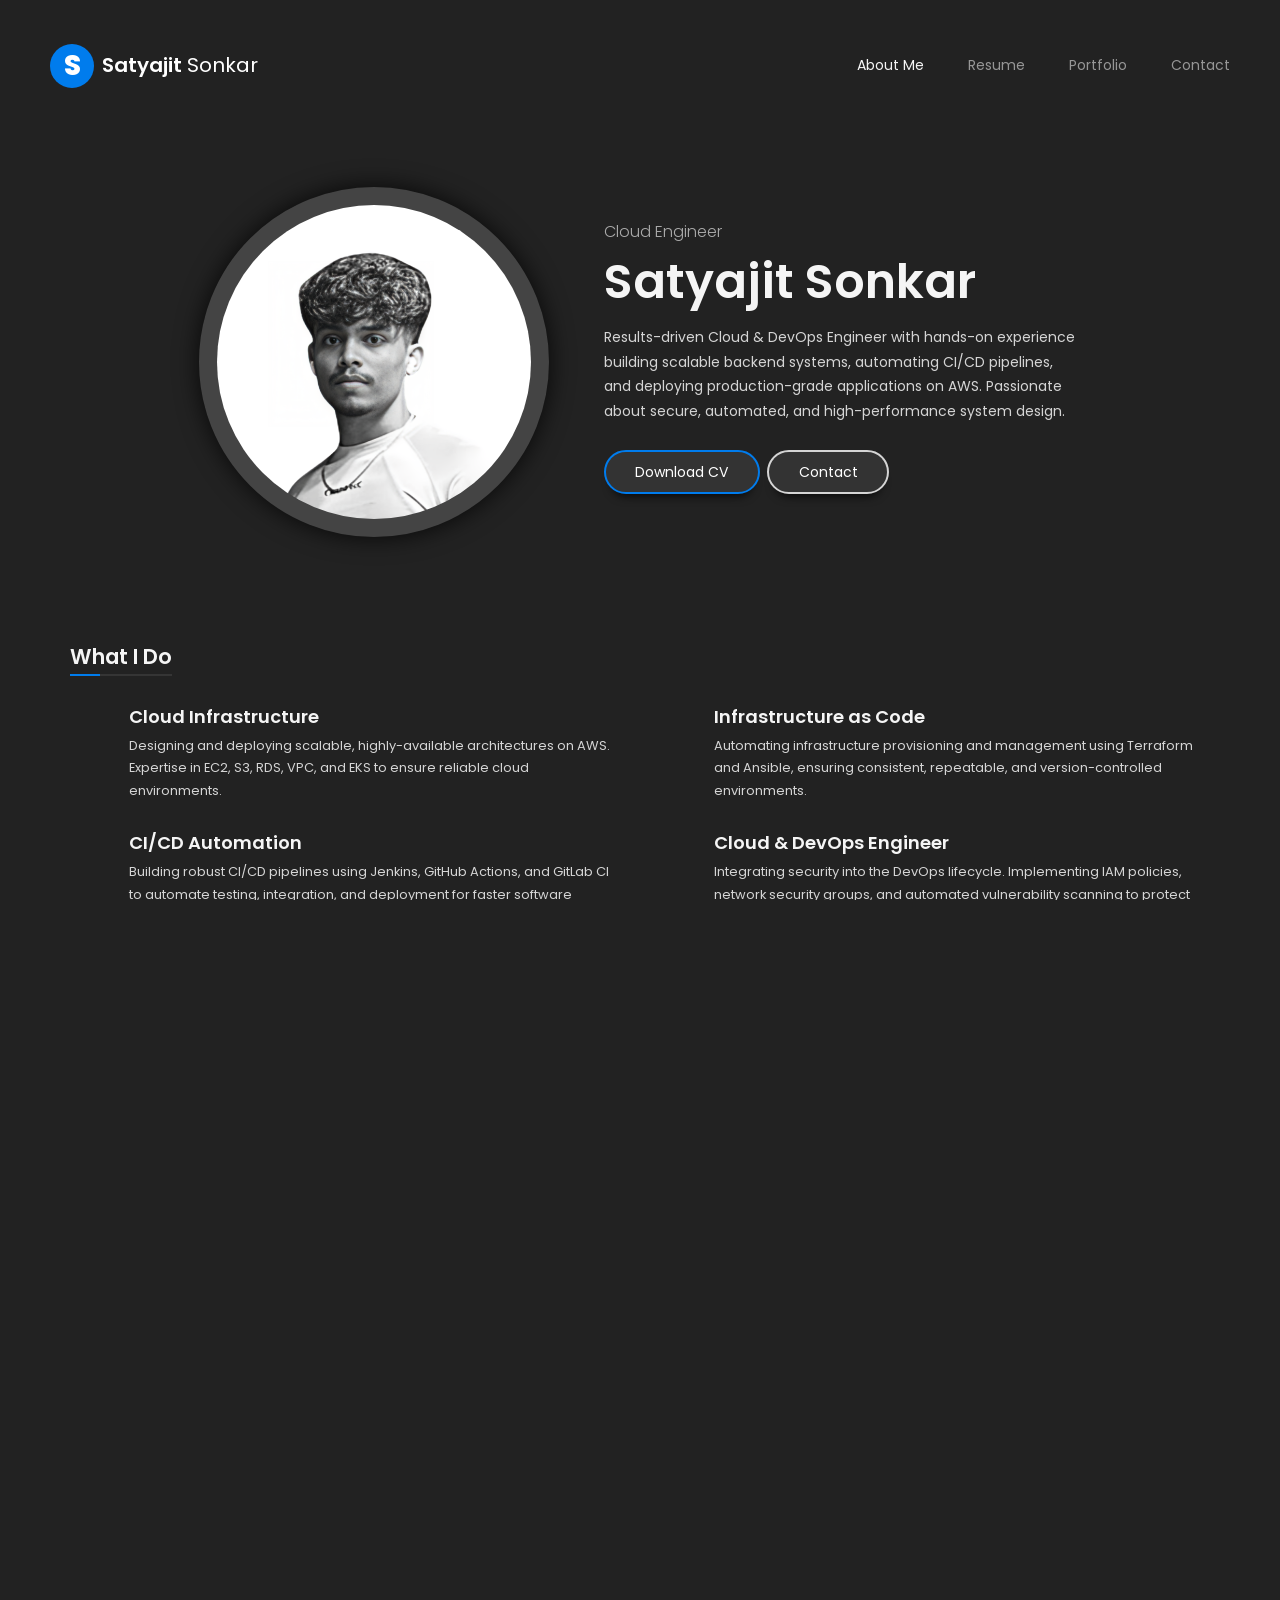
==== commit 303f089b: "Fix mobile menu visibility and layout" ====
--- a/index.html
+++ b/index.html
@@ -10,13 +10,13 @@
   <meta name="author" content="Satyajit Sonkar">
   <link rel="shortcut icon" href="favicon.ico">
 
-  <link rel="stylesheet" href="./template/css/normalize.css" type="text/css">
-  <link rel="stylesheet" href="./template/css/bootstrap.min.css" type="text/css">
-  <link rel="stylesheet" href="./template/css/owl.carousel.css" type="text/css">
-  <link rel="stylesheet" href="./template/css/magnific-popup.css" type="text/css">
-  <link rel="stylesheet" href="./template/css/main.css" type="text/css">
-
-  <script src="./template/js/modernizr.custom.js"></script>
+  <link rel="stylesheet" href="/template/css/normalize.css" type="text/css">
+  <link rel="stylesheet" href="/template/css/bootstrap.min.css" type="text/css">
+  <link rel="stylesheet" href="/template/css/owl.carousel.css" type="text/css">
+  <link rel="stylesheet" href="/template/css/magnific-popup.css" type="text/css">
+  <link rel="stylesheet" href="/template/css/main.css" type="text/css">
+
+  <script src="/template/js/modernizr.custom.js"></script>
 </head>
 
 <body class="page">
@@ -46,7 +46,7 @@
 
           <!-- Text Logo -->
           <div class="text-logo">
-            <a href="index.html">
+            <a href="/">
               <div class="logo-symbol">S</div>
               <div class="logo-text">Satyajit <span>Sonkar</span></div>
             </a>
@@ -57,19 +57,19 @@
           <div class="site-nav mobile-menu-hide">
             <ul class="leven-classic-menu site-main-menu">
               <li class="menu-item current-menu-item">
-                <a href="index.html">About Me</a>
+                <a href="/">About Me</a>
               </li>
 
               <li class="menu-item">
-                <a href="resume.html">Resume</a>
+                <a href="/resume">Resume</a>
               </li>
 
               <li class="menu-item">
-                <a href="portfolio.html">Portfolio</a>
+                <a href="/portfolio">Portfolio</a>
               </li>
 
               <li class="menu-item">
-                <a href="contact.html">Contact</a>
+                <a href="/contact">Contact</a>
               </li>
             </ul>
           </div>
@@ -96,7 +96,7 @@
                       <div class="col-sm-12 col-md-5 col-lg-5">
                         <div class="home-photo">
                           <div class="hp-inner"
-                            style="background-image: url(&quot;./template/img/profile.png&quot;); background-position: calc(50% - 3.94225px) calc(50% + 2.33145px);">
+                            style="background-image: url(&quot;/template/img/profile.png&quot;); background-position: calc(50% - 3.94225px) calc(50% + 2.33145px);">
                           </div>
                         </div>
                       </div>
@@ -118,14 +118,9 @@
                             Passionate about secure, automated, and high-performance system design.</p>
 
                           <div class="home-buttons">
-                            <a href="index.html#" target="_blank" class="btn btn-primary">Download CV</a>
-                            <a href="contact.html" class="btn btn-secondary">Contact</a>
+                            <a href="#" target="_blank" class="btn btn-primary">Download CV</a>
+                            <a href="/contact" class="btn btn-secondary">Contact</a>
                           </div>
-
-
-
-
-
 
                         </div>
                       </div>
@@ -299,7 +294,6 @@
                   <!-- /Testimonials -->
 
                   <script>
-                    // Init testimonials carousel: 2 visible, nav arrows + dots + loop
                     (function waitForOwl() {
                       if (typeof jQuery === 'undefined' || typeof jQuery.fn.owlCarousel === 'undefined') {
                         return setTimeout(waitForOwl, 100);
@@ -339,7 +333,7 @@
                   <div class="lm-info-block gray-default">
                     <i class="linecons linecons-heart"></i>
                     <h4>Happy Clients</h4>
-                    <span class="lm-info-block-value">-</span>
+                    <span class="lm-info-block-value">10+</span>
                     <span class="lm-info-block-text"></span>
                   </div>
                 </div>
@@ -348,7 +342,7 @@
                   <div class="lm-info-block gray-default">
                     <i class="linecons linecons-clock"></i>
                     <h4>Working Hours</h4>
-                    <span class="lm-info-block-value">-</span>
+                    <span class="lm-info-block-value">500+</span>
                     <span class="lm-info-block-text"></span>
                   </div>
                 </div>
@@ -357,7 +351,7 @@
                   <div class="lm-info-block gray-default">
                     <i class="linecons linecons-star"></i>
                     <h4>Awards Won</h4>
-                    <span class="lm-info-block-value">-</span>
+                    <span class="lm-info-block-value">5+</span>
                     <span class="lm-info-block-text"></span>
                   </div>
                 </div>
@@ -366,7 +360,7 @@
                   <div class="lm-info-block gray-default">
                     <i class="linecons linecons-cup"></i>
                     <h4>Coffee Consumed</h4>
-                    <span class="lm-info-block-value">-</span>
+                    <span class="lm-info-block-value">1200+</span>
                     <span class="lm-info-block-text"></span>
                   </div>
                 </div>
@@ -375,20 +369,6 @@
 
               <div class="p-40"></div>
 
-              <!-- Pricing -->
-              <div class="row">
-                <div class=" col-xs-12 col-sm-12 ">
-                  <div class="block-title">
-                    <h2>Pricing</h2>
-                  </div>
-                </div>
-                <div class="row">
-                  <div class=" col-xs-12 col-sm-12 ">
-                    <div class="p-40"></div>
-                  </div>
-
-                </div>
-              </div>
             </div>
           </div>
 
@@ -405,7 +385,7 @@
                 </li>
 
                 <li>
-                  <a href="index.html#" target="_blank">Instagram</a>
+                  <a href="#" target="_blank">Instagram</a>
                 </li>
               </ul>
             </div>
@@ -418,20 +398,6 @@
 
         </div>
       </div>
-
-      <script src="./template/js/jquery-2.1.3.min.js"></script>
-      <script src="./template/js/imagesloaded.pkgd.min.js"></script>
-      <script src="./template/js/api.js"></script>
-      <script src="./template/js/bootstrap.min.js"></script>
-      <script src="./template/js/jquery.shuffle.min.js"></script>
-      <script src="./template/js/masonry.pkgd.min.js"></script>
-      <script src="./template/js/owl.carousel.min.js"></script>
-      <script src="./template/js/jquery.magnific-popup.min.js"></script>
-
-      <script src="./template/js/jquery.googlemap.js"></script>
-      <script src="./template/js/validator.js"></script>
-      <script src="./template/js/main.js"></script>
-
 
       <div id="page-ajax-loaded" class="page-portfolio-loaded animated fadeInLeft" style="display: none">
         <div class="preloader-portfolio">
@@ -440,614 +406,23 @@
           </div>
         </div>
       </div>
-      <div id="give-freely-root-ejkiikneibegknkgimmihdpcbcedgmpo" class="give-freely-root"
-        data-extension-id="ejkiikneibegknkgimmihdpcbcedgmpo" data-extension-name="Volume Booster"
-        style="display: block;">
-        <template shadowrootmode="open">
-          <style>
-            :host {
-              all: initial;
-            }
-
-            .gf-scroll-remove::-webkit-scrollbar {
-              border-radius-bottom-right: 15px;
-            }
-
-            button {
-              cursor: pointer;
-              transition: transform 0.1s ease;
-            }
-
-            button:active {
-              transform: scale(0.98);
-            }
-
-            .give-freely-close-button:hover {
-              opacity: 0.7;
-            }
-
-            input[type="radio"] {
-              margin-right: 8px;
-            }
-
-            hr {
-              border: none;
-              border-top: 1px solid #e5e5e5;
-              margin: 1em 0;
-            }
-
-            @media (max-width: 600px),
-            (max-height: 480px) {
-              #give-freely-checkout-popup {
-                display: none !important;
-              }
-            }
-          </style>
-          <div>
-            <div class="gf-app"></div>
-          </div>
-        </template>
-      </div><veepn-lock-screen><template shadowrootmode="open">
-          <style>
-            html {
-              box-sizing: border-box;
-              text-size-adjust: 100%;
-              word-break: normal;
-              tab-size: 4
-            }
-
-            *,
-            :before,
-            :after {
-              background-repeat: no-repeat;
-              box-sizing: border-box
-            }
-
-            :before,
-            :after {
-              text-decoration: inherit;
-              vertical-align: inherit
-            }
-
-            * {
-              padding: 0;
-              margin: 0
-            }
-
-            hr {
-              overflow: visible;
-              height: 0;
-              color: inherit;
-              border: 0;
-              border-top: 1px solid
-            }
-
-            details,
-            main {
-              display: block
-            }
-
-            summary {
-              display: list-item
-            }
-
-            small {
-              font-size: 80%
-            }
-
-            [hidden] {
-              display: none !important
-            }
-
-            abbr[title] {
-              border-bottom: none;
-              text-decoration: underline;
-              text-decoration: underline dotted
-            }
-
-            a {
-              background-color: transparent
-            }
-
-            a:active,
-            a:hover {
-              outline-width: 0
-            }
-
-            code,
-            kbd,
-            pre,
-            samp {
-              font-family: monospace
-            }
-
-            pre {
-              font-size: 1em
-            }
-
-            b,
-            strong {
-              font-weight: bolder
-            }
-
-            sub,
-            sup {
-              font-size: 75%;
-              line-height: 0;
-              position: relative;
-              vertical-align: baseline
-            }
-
-            sub {
-              bottom: -.25em
-            }
-
-            sup {
-              top: -.5em
-            }
-
-            table {
-              border-color: inherit;
-              text-indent: 0
-            }
-
-            iframe {
-              border-style: none
-            }
-
-            input {
-              border-radius: 0
-            }
-
-            [type=number]::-webkit-inner-spin-button,
-            [type=number]::-webkit-outer-spin-button {
-              height: auto
-            }
-
-            [type=search] {
-              appearance: textfield;
-              outline-offset: -2px
-            }
-
-            [type=search]::-webkit-search-decoration {
-              appearance: none
-            }
-
-            textarea {
-              overflow: auto;
-              resize: vertical
-            }
-
-            button,
-            input,
-            optgroup,
-            select,
-            textarea {
-              font: inherit;
-              color: inherit
-            }
-
-            optgroup {
-              font-weight: 700
-            }
-
-            button {
-              overflow: visible
-            }
-
-            button,
-            select {
-              text-transform: none
-            }
-
-            button,
-            [type=button],
-            [type=reset],
-            [type=submit],
-            [role=button] {
-              cursor: pointer
-            }
-
-            button::-moz-focus-inner,
-            [type=button]::-moz-focus-inner,
-            [type=reset]::-moz-focus-inner,
-            [type=submit]::-moz-focus-inner {
-              border-style: none;
-              padding: 0
-            }
-
-            button,
-            html [type=button],
-            [type=reset],
-            [type=submit] {
-              appearance: auto
-            }
-
-            button,
-            input,
-            select,
-            textarea {
-              background-color: transparent;
-              border-style: none
-            }
-
-            button:-moz-focusring,
-            [type=button]::-moz-focus-inner,
-            [type=reset]::-moz-focus-inner,
-            [type=submit]::-moz-focus-inner {
-              outline: 1px dotted ButtonText
-            }
-
-            select {
-              appearance: none
-            }
-
-            a:focus,
-            button:focus,
-            input:focus,
-            select:focus,
-            textarea:focus {
-              outline-width: 0
-            }
-
-            select::-ms-expand {
-              display: none
-            }
-
-            select::-ms-value {
-              color: currentcolor
-            }
-
-            legend {
-              border: 0;
-              color: inherit;
-              display: table;
-              white-space: normal;
-              max-width: 100%
-            }
-
-            ::-webkit-file-upload-button {
-              appearance: auto;
-              color: inherit;
-              font: inherit
-            }
-
-            [disabled] {
-              cursor: default
-            }
-
-            img {
-              border-style: none
-            }
-
-            progress {
-              vertical-align: baseline
-            }
-
-            [aria-busy=true] {
-              cursor: progress
-            }
-
-            [aria-controls] {
-              cursor: pointer
-            }
-
-            [aria-disabled=true] {
-              cursor: default
-            }
-
-            ul,
-            ol {
-              list-style-type: none
-            }
-
-            figure {
-              margin: 0
-            }
-
-            @keyframes slide-in {
-              0% {
-                opacity: 0;
-                transform: translateY(16px)
-              }
-
-              to {
-                opacity: 1;
-                transform: translateY(0)
-              }
-            }
-
-            .gradient-blue {
-              background: radial-gradient(106.41% 128.47% at 50.15% 128.47%, #23abff, #3066ff)
-            }
-
-            .gradient-green {
-              background: radial-gradient(92.26% 118.88% at 50.15% .13%, #00c3c3, #00aab3)
-            }
-
-            .gradient-purple {
-              background: radial-gradient(165.12% 115.56% at 50.15% .13%, #a15aff, #00a0eb)
-            }
-
-            .bg-blue {
-              background-color: #f2f5ff
-            }
-
-            .bg-purple {
-              background-color: #f7f0ff
-            }
-
-            .bg-green {
-              background-color: #ebffed
-            }
-
-            .lock-screen {
-              font-family: FigtreeVF, sans-serif;
-              letter-spacing: normal;
-              position: fixed;
-              z-index: 2147483638;
-              right: 24px;
-              bottom: 24px;
-              width: 327px;
-              border-radius: 24px;
-              overflow: hidden;
-              box-shadow: 0 24px 32px #00000014;
-              animation: slide-in .3s ease-in-out forwards
-            }
-
-            .lock-screen__content {
-              position: relative;
-              padding: 24px 24px 64px
-            }
-
-            .lock-screen__close {
-              position: absolute;
-              top: 16px;
-              right: 16px;
-              width: 24px;
-              height: 24px;
-              display: flex;
-              align-items: center;
-              justify-content: center;
-              opacity: .5
-            }
-
-            .lock-screen__label {
-              height: 26px;
-              width: fit-content;
-              border-radius: 50px;
-              background-color: #fff3;
-              padding-inline: 16px;
-              display: flex;
-              align-items: center;
-              justify-content: center;
-              gap: 8px;
-              color: #fff;
-              font-size: 12px;
-              line-height: 18px;
-              margin: -8px auto 16px
-            }
-
-            .lock-screen__title {
-              color: #fff;
-              text-align: center;
-              font-size: 20px;
-              line-height: 28px;
-              font-weight: 600;
-              margin-bottom: 8px
-            }
-
-            .lock-screen__description {
-              color: #f5f6f7;
-              text-align: center;
-              font-size: 14px;
-              line-height: 20px
-            }
-
-            .lock-screen__description b {
-              font-weight: 600
-            }
-
-            .lock-screen__card {
-              position: relative;
-              z-index: 1;
-              margin-top: -44px;
-              background-color: #fff;
-              border-radius: 24px;
-              padding: 32px 20px 20px
-            }
-
-            .lock-screen__inner {
-              margin-bottom: 24px
-            }
-
-            .lock-screen__submit {
-              display: flex;
-              align-items: center;
-              justify-content: center;
-              gap: 10px;
-              font-weight: 700;
-              font-size: 16px;
-              height: 40px;
-              width: 100%;
-              border-radius: 12px;
-              padding-inline: 16px;
-              background-color: #f70;
-              color: #fff;
-              margin-bottom: 16px
-            }
-
-            .lock-screen__skip {
-              display: flex;
-              align-items: center;
-              justify-content: center;
-              font-size: 14px;
-              line-height: 20px;
-              color: #82829c;
-              margin-inline: auto
-            }
-
-            .price-card {
-              border: 1px solid #f2f2fc;
-              background: linear-gradient(254.14deg, #fafbff .04%, #f5f8ff 100.04%);
-              border-radius: 24px;
-              padding: 24px 28px
-            }
-
-            .price-card__label {
-              color: #4a5764;
-              text-align: center;
-              font-size: 14px;
-              line-height: 20px;
-              text-transform: uppercase;
-              margin-bottom: 16px
-            }
-
-            .price-card__price {
-              display: flex;
-              justify-content: center;
-              align-items: flex-start;
-              column-gap: 2px;
-              margin-bottom: 12px
-            }
-
-            .price-card__currency {
-              color: #515478;
-              font-size: 18px;
-              line-height: 28px
-            }
-
-            .price-card__number {
-              color: #14142a;
-              text-align: center;
-              font-size: 64px;
-              line-height: 54px
-            }
-
-            .price-card__wrap {
-              display: flex;
-              flex-direction: column
-            }
-
-            .price-card__decimal {
-              color: #515478;
-              font-size: 18px;
-              line-height: 28px;
-              font-weight: 600
-            }
-
-            .price-card__period {
-              color: #515478;
-              font-size: 14px;
-              line-height: 20px;
-              margin-top: -6px
-            }
-
-            .price-card__discount {
-              position: relative;
-              display: flex;
-              align-items: center;
-              justify-content: center;
-              margin-bottom: 12px
-            }
-
-            .price-card__discount-divider {
-              position: absolute;
-              z-index: 0;
-              top: 50%;
-              left: 0;
-              width: 100%;
-              height: 1px;
-              background-color: #dbe2f9;
-              transform: translateY(-50%)
-            }
-
-            .price-card__discount-icon {
-              position: absolute;
-              z-index: 1;
-              top: 50%;
-              left: 50%;
-              transform: translate(-50%, -50%)
-            }
-
-            .price-card__discount-text {
-              position: relative;
-              z-index: 2;
-              color: #fff;
-              font-size: 12px;
-              font-weight: 600;
-              line-height: 18px
-            }
-
-            .price-card__features {
-              display: flex;
-              align-items: center;
-              justify-content: center;
-              column-gap: 16px
-            }
-
-            .price-card__feature {
-              color: #222e3a;
-              font-size: 14px;
-              line-height: 20px;
-              display: flex;
-              align-items: center;
-              gap: 6px
-            }
-
-            .price-card__feature:before {
-              content: "";
-              display: block;
-              width: 4px;
-              height: 4px;
-              background-color: #20df9e;
-              border-radius: 50%;
-              flex-shrink: 0
-            }
-
-            .features-list {
-              display: grid;
-              grid-template-columns: repeat(3, 1fr);
-              gap: 12px
-            }
-
-            .features-list__item {
-              display: flex;
-              flex-direction: column;
-              align-items: center;
-              gap: 6px
-            }
-
-            .features-list__icon {
-              width: 52px;
-              height: 52px;
-              border-radius: 12px;
-              display: flex;
-              align-items: center;
-              justify-content: center
-            }
-
-            .features-list__text {
-              color: #293a53;
-              text-align: center;
-              font-size: 16px;
-              line-height: 24px;
-              letter-spacing: -.1px
-            }
-          </style>
-        </template>
-      </veepn-lock-screen>
-      <script>
-        document.addEventListener('DOMContentLoaded', function () {
-          const localFeedbacks = JSON.parse(localStorage.getItem('local_feedbacks') || '[]');
-          const stage = document.querySelector('.testimonials .owl-stage');
-          if (!stage) return;
-
-          // Get hardcoded items
-          const hardcodedItems = Array.from(stage.querySelectorAll('.owl-item'));
-          const finalItems = [];
-
-          // Add local feedbacks (newest first)
+
+    </div>
+  </div>
+
+  <script src="/template/js/jquery-2.1.3.min.js"></script>
+  <script src="/template/js/imagesloaded.pkgd.min.js"></script>
+  <script src="/template/js/api.js"></script>
+  <script src="/template/js/bootstrap.min.js"></script>
+  <script src="/template/js/jquery.shuffle.min.js"></script>
+  <script src="/template/js/masonry.pkgd.min.js"></script>
+  <script src="/template/js/owl.carousel.min.js"></script>
+  <script src="/template/js/jquery.magnific-popup.min.js"></script>
+
+  <script src="/template/js/jquery.googlemap.js"></script>
+  <script src="/template/js/validator.js"></script>
+  <script src="/template/js/main.js"></script>
+
 </body>
 
 </html>
--- a/template/css/main.css
+++ b/template/css/main.css
@@ -5906,3 +5906,32 @@
 .text-rotation.owl-carousel .owl-item { padding-left: 0 !important; margin-left: 0 !important; }
 
 .animated { -webkit-animation-duration: 1.0s !important; animation-duration: 1.0s !important; }
+
+/* Mobile Layout Fixes */
+@media only screen and (max-width: 991px) {
+    .header-content { padding: 15px 20px; }
+    .menu-toggle { display: block !important; visibility: visible !important; color: #fff !important; font-size: 24px; position: absolute; right: 20px; top: 18px; z-index: 1000; cursor: pointer; }
+    .menu-toggle i { color: #fff !important; }
+    
+    .site-nav { background-color: #222; position: fixed; top: 52px; right: 0; width: 100%; max-width: 320px; height: calc(100% - 52px); z-index: 999; border-left: 2px solid #007ced; visibility: visible; opacity: 1; margin-right: 0; transition: all 0.44s ease-in-out; display: block !important; }
+    .site-nav.mobile-menu-hide { margin-right: -100%; opacity: 0; visibility: hidden; }
+    
+    .site-main-menu li { display: block; width: 100%; text-align: left; border-bottom: 1px solid #333; margin: 0 !important; }
+    .site-main-menu li a { padding: 15px 30px; display: block; width: 100%; opacity: 1 !important; color: #fff !important; }
+    
+    .home-text { text-align: center !important; padding: 0 !important; }
+    .home-text h1 { font-size: 32px !important; line-height: 38px !important; margin-top: 15px; }
+    .text-rotation .item h4 { text-align: center !important; width: 100%; }
+    .home-buttons { display: flex; justify-content: center; gap: 10px; flex-wrap: wrap; margin-bottom: 30px; }
+    
+    .testimonial-item { padding: 15px !important; }
+    .testimonial-content { padding: 50px 20px 20px 20px !important; text-align: center; background-color: #282828 !important; }
+    .testimonial-picture { left: 50% !important; transform: translateX(-50%); top: -40px !important; }
+    .testimonial-icon { left: 50% !important; transform: translateX(-50%); bottom: auto; top: 15px; }
+}
+
+@media only screen and (max-width: 480px) {
+    .home-photo { width: 80% !important; padding-bottom: calc(80% - 36px) !important; margin: 20px auto !important; }
+    .lm-info-block { margin-bottom: 20px; }
+    .lm-info-block-value { font-size: 28px !important; opacity: 1 !important; color: #fff !important; }
+}
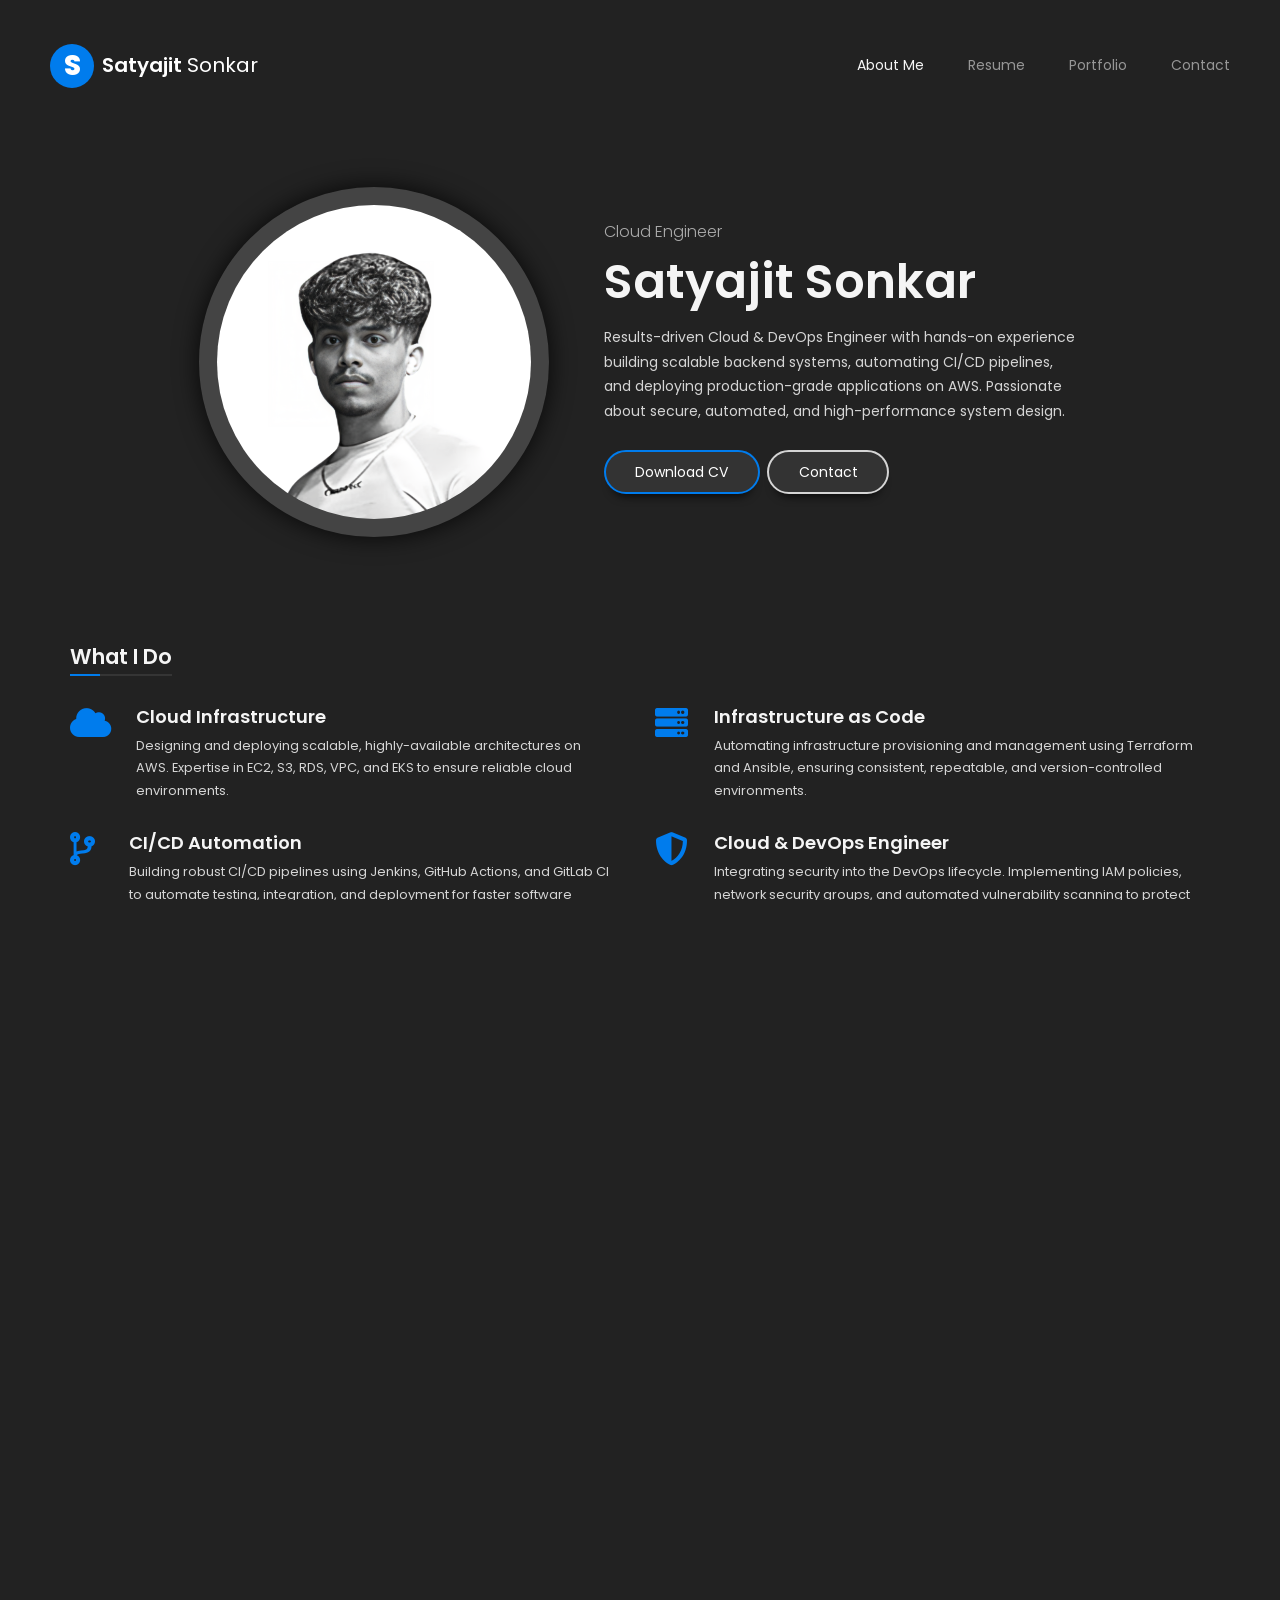
==== commit ad551a6c: "Fix mobile menu visibility, add font CDNs, and improve layout" ====
--- a/index.html
+++ b/index.html
@@ -10,6 +10,8 @@
   <meta name="author" content="Satyajit Sonkar">
   <link rel="shortcut icon" href="favicon.ico">
 
+  <link rel="stylesheet" href="https://cdnjs.cloudflare.com/ajax/libs/font-awesome/5.15.4/css/all.min.css">
+  <link href="https://fonts.googleapis.com/css?family=Poppins:200,200i,300,300i,400,400i,500,500i,600,600i,700,700i" rel="stylesheet">
   <link rel="stylesheet" href="/template/css/normalize.css" type="text/css">
   <link rel="stylesheet" href="/template/css/bootstrap.min.css" type="text/css">
   <link rel="stylesheet" href="/template/css/owl.carousel.css" type="text/css">
--- a/template/css/main.css
+++ b/template/css/main.css
@@ -5909,29 +5909,33 @@
 
 /* Mobile Layout Fixes */
 @media only screen and (max-width: 991px) {
-    .header-content { padding: 15px 20px; }
-    .menu-toggle { display: block !important; visibility: visible !important; color: #fff !important; font-size: 24px; position: absolute; right: 20px; top: 18px; z-index: 1000; cursor: pointer; }
-    .menu-toggle i { color: #fff !important; }
+    .header-content { padding: 15px 20px !important; height: 52px; position: relative; }
+    .menu-toggle { display: block !important; visibility: visible !important; color: #fff !important; font-size: 26px; position: absolute; right: 20px; top: 12px; z-index: 1001; cursor: pointer; width: 30px; height: 30px; text-align: center; }
+    .menu-toggle i { color: #fff !important; display: block; line-height: 30px; }
     
-    .site-nav { background-color: #222; position: fixed; top: 52px; right: 0; width: 100%; max-width: 320px; height: calc(100% - 52px); z-index: 999; border-left: 2px solid #007ced; visibility: visible; opacity: 1; margin-right: 0; transition: all 0.44s ease-in-out; display: block !important; }
-    .site-nav.mobile-menu-hide { margin-right: -100%; opacity: 0; visibility: hidden; }
+    .site-nav { background-color: #222 !important; position: fixed !important; top: 52px !important; right: 0 !important; width: 100% !important; max-width: 300px !important; height: calc(100% - 52px) !important; z-index: 1000 !important; border-left: 2px solid #007ced; visibility: visible !important; opacity: 1 !important; margin-right: 0 !important; transition: all 0.4s ease-in-out !important; display: block !important; box-shadow: -5px 0 15px rgba(0,0,0,0.5); }
+    .site-nav.mobile-menu-hide { margin-right: -320px !important; opacity: 0 !important; visibility: hidden !important; }
     
-    .site-main-menu li { display: block; width: 100%; text-align: left; border-bottom: 1px solid #333; margin: 0 !important; }
-    .site-main-menu li a { padding: 15px 30px; display: block; width: 100%; opacity: 1 !important; color: #fff !important; }
+    .site-main-menu { padding: 20px 0 !important; list-style: none !important; margin: 0 !important; }
+    .site-main-menu li { display: block !important; width: 100% !important; text-align: left !important; border-bottom: 1px solid #333 !important; margin: 0 !important; }
+    .site-main-menu li a { padding: 15px 30px !important; display: block !important; width: 100% !important; opacity: 1 !important; color: #fff !important; font-size: 16px !important; }
+    .site-main-menu li.current-menu-item a { color: #007ced !important; border-left: 3px solid #007ced; padding-left: 27px !important; }
     
-    .home-text { text-align: center !important; padding: 0 !important; }
-    .home-text h1 { font-size: 32px !important; line-height: 38px !important; margin-top: 15px; }
-    .text-rotation .item h4 { text-align: center !important; width: 100%; }
-    .home-buttons { display: flex; justify-content: center; gap: 10px; flex-wrap: wrap; margin-bottom: 30px; }
+    .home-text { text-align: center !important; padding: 0 !important; margin-top: 20px; }
+    .home-text h1 { font-size: 30px !important; line-height: 36px !important; margin-top: 15px; }
+    .text-rotation .item h4 { text-align: center !important; width: 100%; font-size: 14px; }
+    .home-buttons { display: flex; justify-content: center; gap: 10px; flex-wrap: wrap; margin-bottom: 30px; margin-top: 20px; }
     
-    .testimonial-item { padding: 15px !important; }
-    .testimonial-content { padding: 50px 20px 20px 20px !important; text-align: center; background-color: #282828 !important; }
-    .testimonial-picture { left: 50% !important; transform: translateX(-50%); top: -40px !important; }
-    .testimonial-icon { left: 50% !important; transform: translateX(-50%); bottom: auto; top: 15px; }
+    .testimonial-item { padding: 10px !important; }
+    .testimonial-content { padding: 60px 20px 20px 20px !important; text-align: center; background-color: #282828 !important; border-radius: 12px; }
+    .testimonial-picture { left: 50% !important; transform: translateX(-50%); top: -40px !important; width: 80px; height: 80px; }
+    .testimonial-picture img { border: 3px solid #007ced; }
+    .testimonial-icon { left: 50% !important; transform: translateX(-50%); bottom: auto; top: 15px; font-size: 20px; color: #007ced !important; }
 }
 
 @media only screen and (max-width: 480px) {
-    .home-photo { width: 80% !important; padding-bottom: calc(80% - 36px) !important; margin: 20px auto !important; }
-    .lm-info-block { margin-bottom: 20px; }
-    .lm-info-block-value { font-size: 28px !important; opacity: 1 !important; color: #fff !important; }
-}
+    .home-photo { width: 75% !important; padding-bottom: calc(75% - 36px) !important; margin: 10px auto !important; }
+    .home-text h1 { font-size: 28px !important; }
+    .lm-info-block { margin-bottom: 15px; padding: 20px 10px; }
+    .lm-info-block-value { font-size: 26px !important; opacity: 1 !important; color: #fff !important; }
+}
